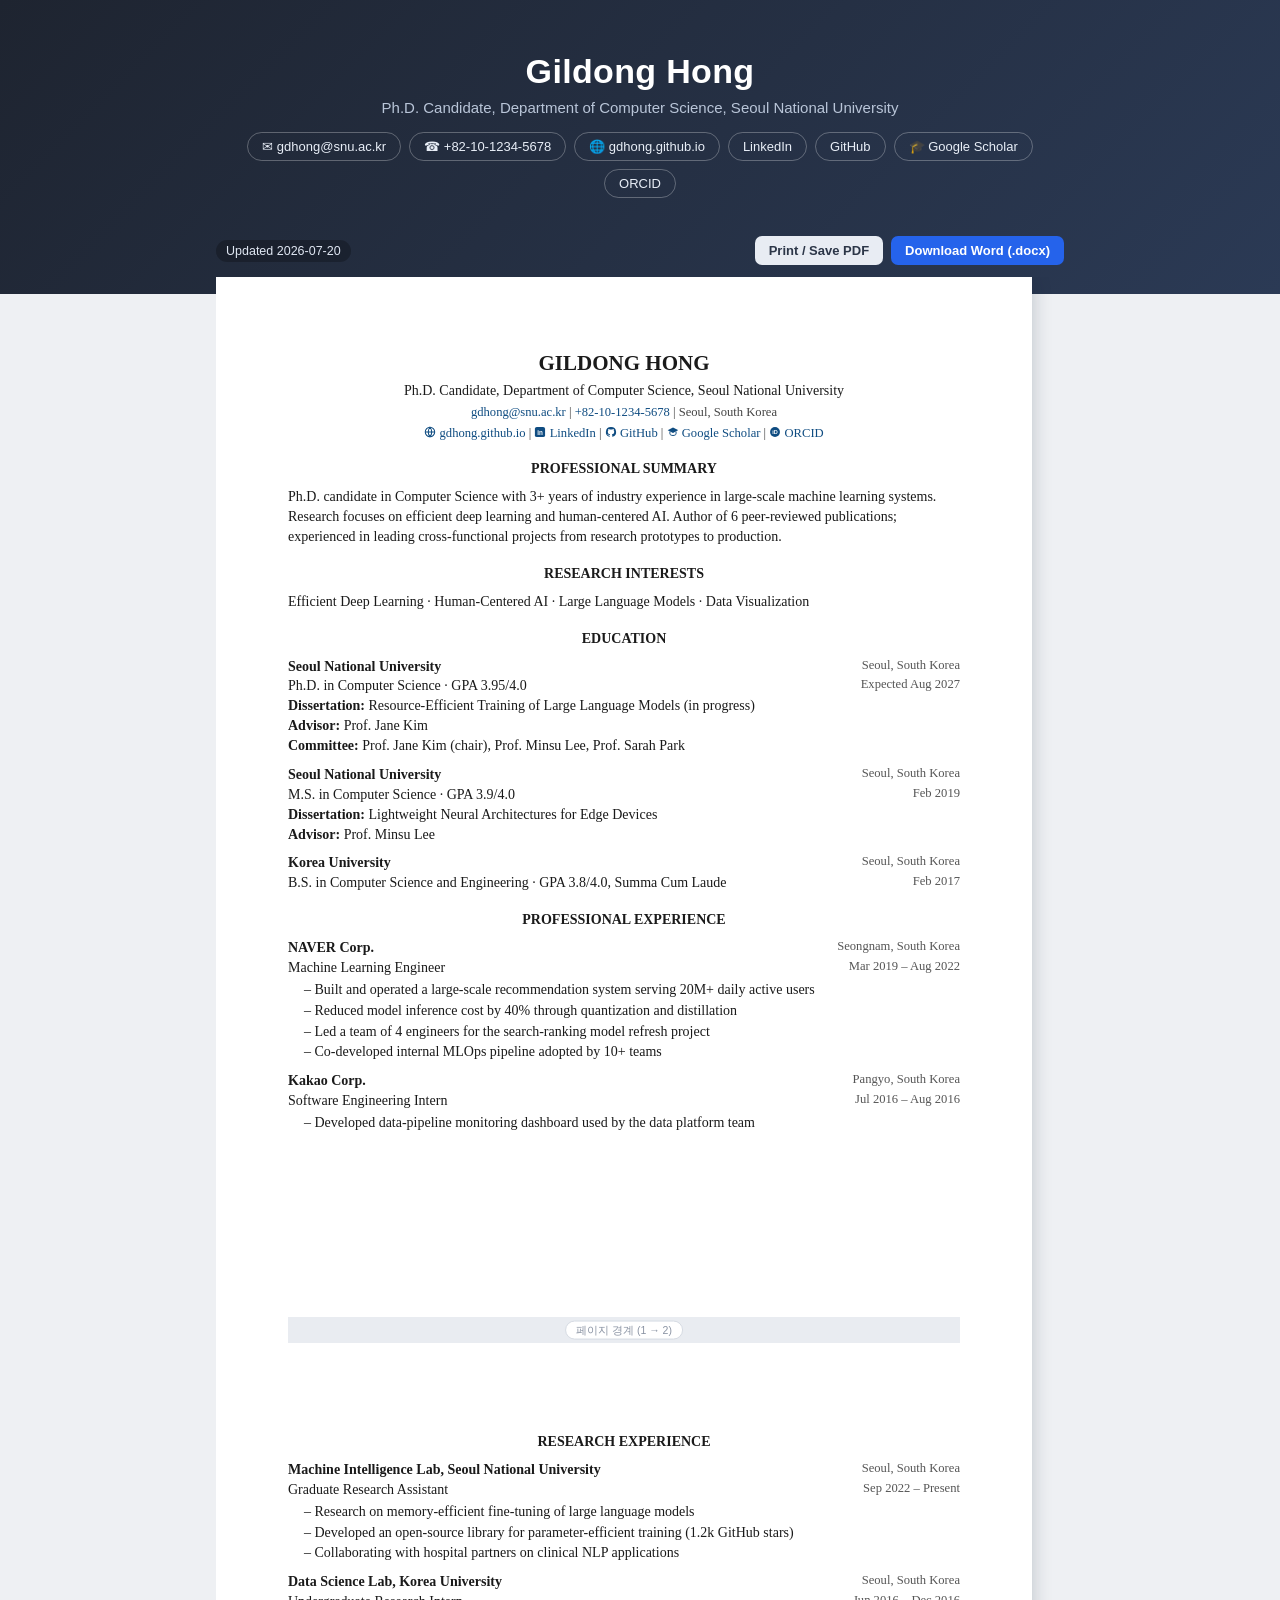
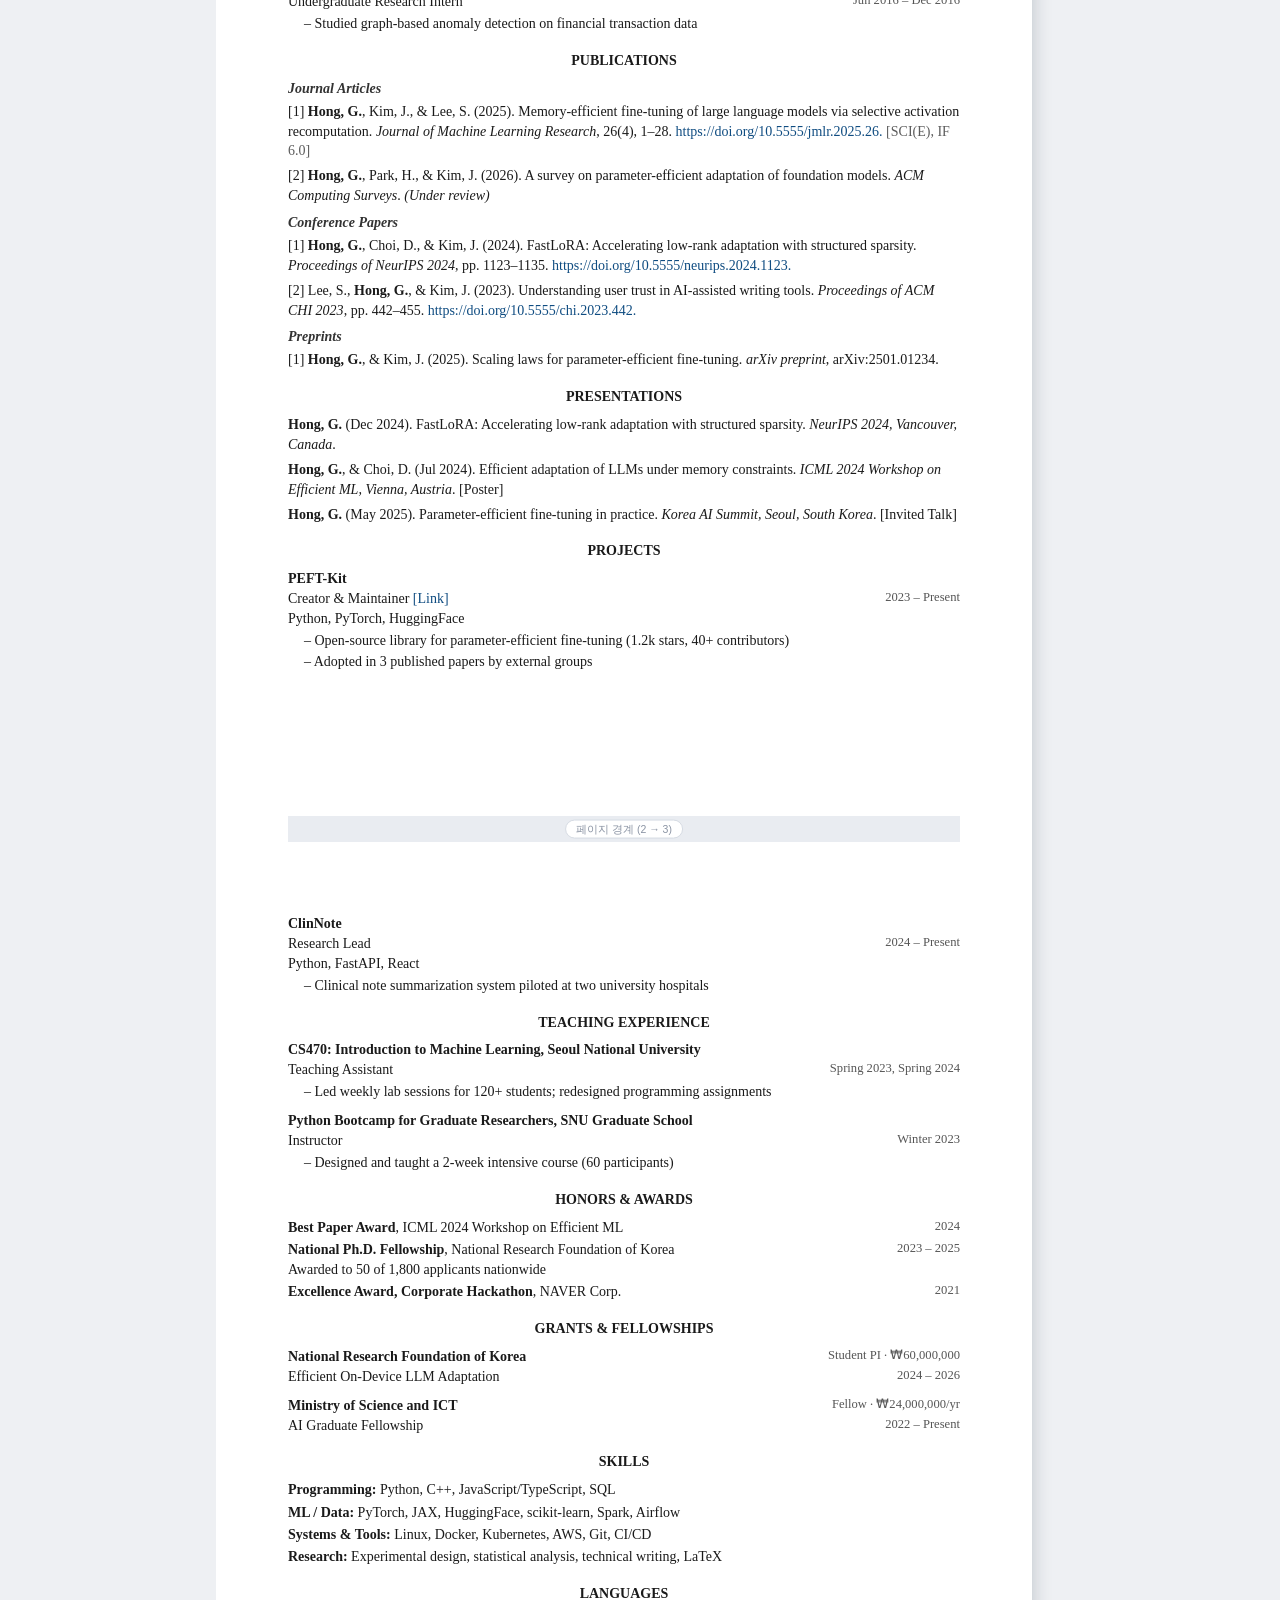
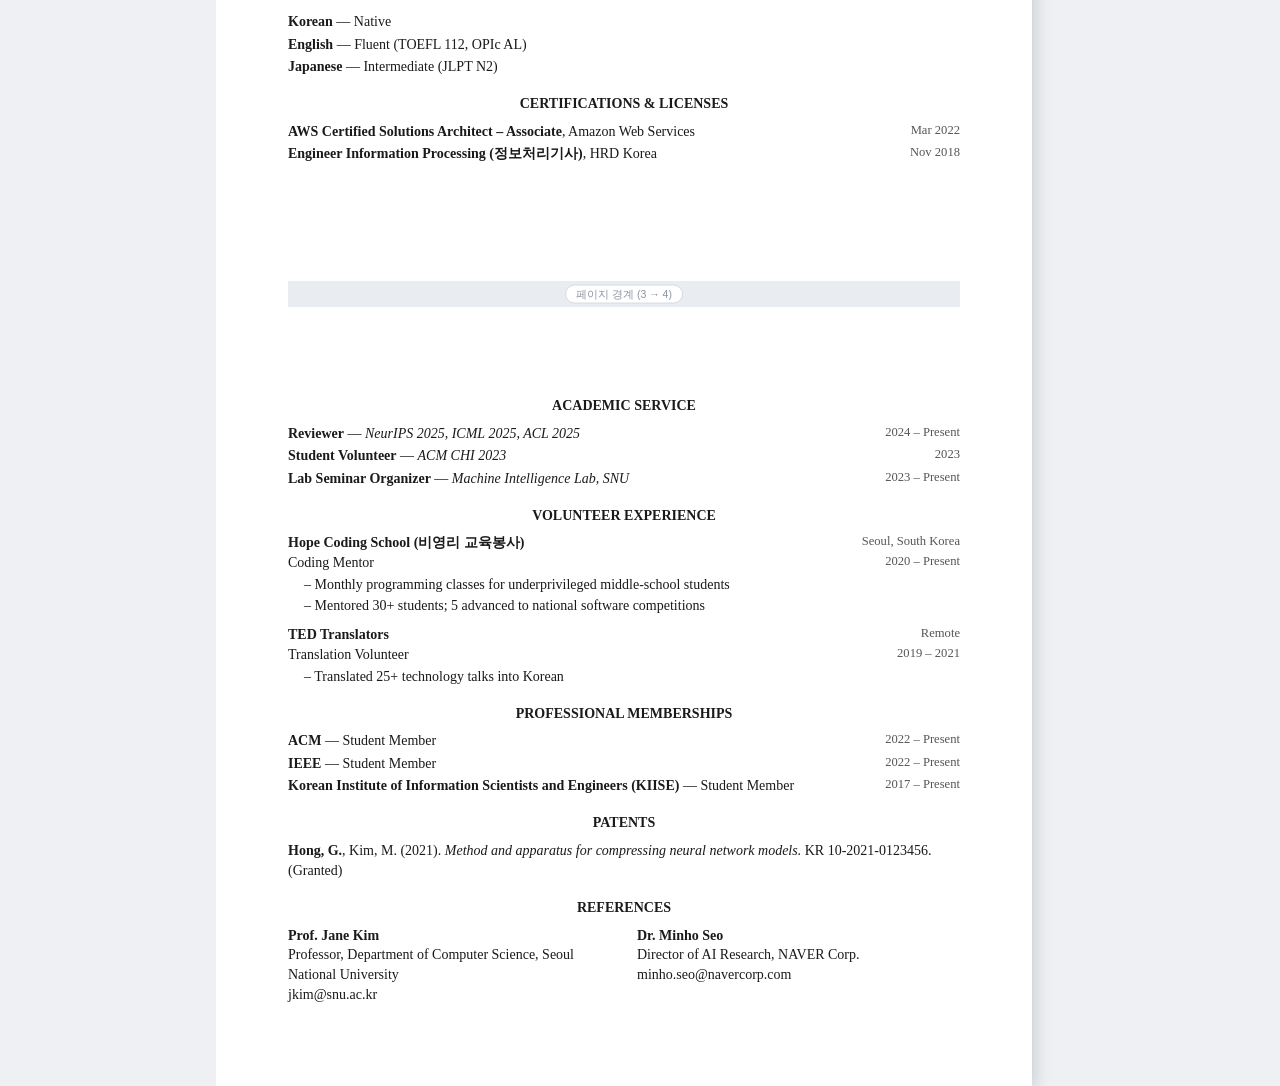
==== index.html @ b4d77939 "Share pagination with the public page; Ctrl+wheel zoom in the editor The editor preview paginated (p" ====
<!DOCTYPE html>
<html lang="en">
<head>
  <meta charset="utf-8">
  <meta name="viewport" content="width=device-width, initial-scale=1">
  <meta name="robots" content="noindex, nofollow">
  <title>Curriculum Vitae</title>
  <link rel="stylesheet" href="styles.css?v=23">
  <link rel="icon" href="data:image/svg+xml,&lt;svg xmlns='http://www.w3.org/2000/svg' viewBox='0 0 100 100'&gt;&lt;text y='.9em' font-size='90'&gt;📄&lt;/text&gt;&lt;/svg&gt;">
</head>
<body class="viewer">
  <div id="viewer-empty" class="hidden">
    <div class="ve-box">
      <div style="font-size:34px">📄</div>
      <h2>Curriculum Vitae</h2>
      <p>This page is being updated. Please check back soon.</p>
    </div>
  </div>

  <div id="viewer-main" class="hidden">
    <header class="hero">
      <div class="hero-inner">
        <img id="hero-photo" class="hidden" alt="">
        <h1 id="hero-name"></h1>
        <p id="hero-title"></p>
        <div id="hero-chips"></div>
      </div>
    </header>
    <div class="viewer-wrap">
      <div class="viewer-toolbar">
        <span id="pub-date" class="vt-date"></span>
        <span style="flex:1"></span>
        <button class="action-btn" id="btn-v-print" title="Print or save as PDF">Print / Save PDF</button>
        <button class="action-btn primary" id="btn-v-docx">Download Word (.docx)</button>
      </div>
      <div id="v-page-wrap">
        <div id="cv-page" class="page"></div>
      </div>
    </div>
  </div>

  <script src="cv-model.js?v=23"></script>
  <script src="cv-render.js?v=23"></script>
  <script src="viewer.js?v=23"></script>
</body>
</html>
---- styles.css ----
/* =========================================================================
 * CV Builder — UI 스타일 + CV 템플릿 5종 + 인쇄용 스타일
 * ========================================================================= */
* { box-sizing: border-box; }
.hidden { display: none !important; }
html, body { height: 100%; }
body {
  margin: 0;
  font-family: "Segoe UI", "Malgun Gothic", Apple SD Gothic Neo, sans-serif;
  font-size: 13px; color: #23272f; background: #eef0f3;
}
button { font-family: inherit; cursor: pointer; }
input, select, textarea { font-family: inherit; font-size: 13px; color: #23272f; }

/* ---------- 상단 바 ---------- */
#topbar {
  display: flex; align-items: center; gap: 8px; flex-wrap: wrap;
  padding: 8px 14px; background: #1e2430; color: #fff;
}
#topbar .logo { font-weight: 700; font-size: 15px; margin-right: 6px; white-space: nowrap; }
#topbar .logo span { color: #7fb2ff; }
#topbar select {
  background: #2b3342; color: #fff; border: 1px solid #3d4759;
  border-radius: 6px; padding: 5px 8px; min-width: 160px; max-width: 240px;
}
.tb-btn {
  background: #2b3342; color: #dfe5ee; border: 1px solid #3d4759;
  border-radius: 6px; padding: 5px 10px; font-size: 12px; white-space: nowrap;
}
.tb-btn:hover { background: #38445a; }
.tb-btn.danger:hover { background: #6b2b33; border-color: #8d3a44; }
#save-status { margin-left: auto; font-size: 12px; color: #93a3bc; white-space: nowrap; }

/* ---------- 레이아웃 ---------- */
#main { display: flex; height: calc(100vh - 46px); }
#editor-pane {
  flex: 0 0 500px; max-width: 55vw; overflow-y: auto; padding: 12px;
  background: #f5f6f8; border-right: 1px solid #d8dce3;
}
#preview-pane { flex: 1; display: flex; flex-direction: column; min-width: 0; position: relative; }
/* Ctrl+휠 확대/축소 배율 표시 (클릭하면 창 맞춤) */
#zoom-badge {
  position: absolute; right: 16px; bottom: 14px; z-index: 5;
  border: 1px solid #d6dbe3; background: rgba(255,255,255,.96); color: #2c3648;
  border-radius: 999px; padding: 4px 12px; font-size: 12px;
  box-shadow: 0 2px 8px rgba(20,30,50,.16);
  opacity: 0; pointer-events: none; transition: opacity .18s;
}
#zoom-badge.show { opacity: 1; pointer-events: auto; }
@media print { #zoom-badge { display: none !important; } }

/* ---------- 에디터 카드 ---------- */
.card {
  background: #fff; border: 1px solid #dde1e8; border-radius: 10px;
  margin-bottom: 10px; overflow: hidden;
}
.card.off { opacity: .55; }
.card-head {
  display: flex; align-items: center; gap: 7px; padding: 8px 10px;
  background: #fafbfc; border-bottom: 1px solid #eef0f4; cursor: pointer;
}
.card.collapsed .card-head { border-bottom: none; }
.chev { width: 18px; text-align: center; color: #8a93a3; font-size: 11px; flex: none; }
.card-head .sec-title {
  flex: 1 1 auto; min-width: 60px; border: 1px solid transparent; border-radius: 5px;
  padding: 3px 6px; font-weight: 600; font-size: 13px; background: transparent;
}
.card-head .sec-title:hover, .card-head .sec-title:focus { border-color: #c9d0da; background: #fff; outline: none; }
.ko-label { font-size: 11px; color: #98a1b0; white-space: nowrap; flex: none; }
.badge {
  flex: none; background: #e8ecf3; color: #5a6577;
  border-radius: 10px; font-size: 11px; padding: 1px 7px; min-width: 20px; text-align: center;
}
.mini-btn {
  flex: none; border: 1px solid #d6dbe3; background: #fff; color: #5a6577;
  border-radius: 5px; width: 22px; height: 22px; font-size: 11px; line-height: 1; padding: 0;
}
.mini-btn:hover { background: #eef2f8; }
.mini-btn.del:hover { background: #fdecec; border-color: #e7b1b1; color: #b3392f; }

/* 토글 스위치 */
.switch { position: relative; width: 32px; height: 18px; flex: none; }
.switch input { display: none; }
.switch .knob {
  position: absolute; inset: 0; background: #c6ccd6; border-radius: 10px; transition: .15s;
}
.switch .knob::after {
  content: ""; position: absolute; top: 2px; left: 2px; width: 14px; height: 14px;
  background: #fff; border-radius: 50%; transition: .15s;
}
.switch input:checked + .knob { background: #3b82f6; }
.switch input:checked + .knob::after { left: 16px; }

.card-body { padding: 10px; }
.card.collapsed .card-body { display: none; }

.entry-box {
  border: 1px solid #e4e8ee; border-radius: 8px; padding: 8px; margin-bottom: 8px;
  background: #fcfdfe; position: relative;
}
/* 새로 추가한 항목: 잠깐 하이라이트 (추가됐음을 즉시 인지) */
.entry-box.entry-new { border-color: #7fadf5; animation: entryFlash 1.6s ease-out; }
@keyframes entryFlash {
  0%   { box-shadow: 0 0 0 3px rgba(59,130,246,.0);  background: #eaf3ff; }
  12%  { box-shadow: 0 0 0 3px rgba(59,130,246,.35); background: #eaf3ff; }
  100% { box-shadow: 0 0 0 3px rgba(59,130,246,0);   background: #fcfdfe; }
}
.entry-tools { display: flex; align-items: center; gap: 4px; justify-content: flex-end; margin-bottom: 4px; }
/* 항목별 "채운 칸 수" 표시 (섹션 배지의 항목 단위 버전) */
.entry-fill {
  margin-right: auto; font-size: 10.5px; color: #7c8596;
  background: #eef1f6; border-radius: 999px; padding: 1px 8px; white-space: nowrap;
}
.fgrid { display: grid; grid-template-columns: 1fr 1fr; gap: 6px 8px; }
.fitem.full { grid-column: 1 / -1; }
.fitem label { display: block; font-size: 11px; color: #7c8596; margin: 0 0 2px 1px; }
.fitem input, .fitem select, .fitem textarea {
  width: 100%; border: 1px solid #d6dbe3; border-radius: 6px; padding: 6px 8px; background: #fff;
}
.fitem textarea { min-height: 60px; resize: vertical; }
/* 값이 채워진 칸은 옅게 강조 → 회색 placeholder(예시)와 실제 입력값을 시각적으로 구분 */
.fitem input:not(:placeholder-shown),
.fitem textarea:not(:placeholder-shown) { border-color: #b7c9e6; background: #fbfdff; }
.fitem input:focus, .fitem select:focus, .fitem textarea:focus {
  outline: none; border-color: #7fadf5; box-shadow: 0 0 0 2px rgba(59,130,246,.15);
}
.add-entry {
  width: 100%; border: 1px dashed #b9c2cf; background: #fff; color: #5a6577;
  border-radius: 7px; padding: 6px; font-size: 12px;
}
.add-entry:hover { background: #f0f4fa; border-color: #7fadf5; }
#add-custom {
  width: 100%; border: 1px dashed #9fb4d8; background: #f4f8ff; color: #2d5faa;
  border-radius: 10px; padding: 10px; font-size: 13px; margin: 2px 0 30px;
}
#add-custom:hover { background: #e8f0ff; }
.editor-note { font-size: 11.5px; color: #8a93a3; margin: 2px 2px 10px; }

/* ---------- 미리보기 영역 ---------- */
.preview-head {
  display: flex; align-items: center; gap: 8px; flex-wrap: wrap;
  padding: 8px 14px; background: #fff; border-bottom: 1px solid #d8dce3;
}
.preview-head label { font-size: 12px; color: #5a6577; white-space: nowrap; }
.preview-head select, .preview-head input[type="text"] {
  border: 1px solid #d6dbe3; border-radius: 6px; padding: 5px 8px; background: #fff;
}
.preview-head input[type="color"] {
  width: 30px; height: 28px; padding: 1px; border: 1px solid #d6dbe3; border-radius: 6px; background: #fff;
}
.preview-head input[type="text"] { width: 150px; }
#swatches { display: inline-flex; gap: 4px; align-items: center; }
.swatch {
  width: 16px; height: 16px; border-radius: 50%; border: 1px solid rgba(0,0,0,.25);
  padding: 0; cursor: pointer;
}
.swatch:hover { transform: scale(1.2); }
.ph-spacer { flex: 1; }
.action-btn {
  border: none; border-radius: 7px; padding: 7px 14px; font-size: 13px; font-weight: 600;
  background: #e8ecf3; color: #2c3648;
}
.action-btn:hover { background: #dde3ee; }
.action-btn.primary { background: #2563eb; color: #fff; }
.action-btn.primary:hover { background: #1d53c8; }

#preview-scroll { flex: 1; overflow: auto; padding: 22px; }
#page-wrap { margin: 0 auto; }
.page {
  width: 794px; min-height: 1123px; background: #fff; margin: 0 auto;
  box-shadow: 0 2px 14px rgba(20,30,50,.18); padding: 64px 60px;
  transform-origin: top left;
}

/* ================= CV 공통 ================= */
.page { color: #1a1a1a; line-height: 1.42; }
.page.paper-a4     { width: 794px; min-height: 1123px; }
.page.paper-letter { width: 816px; min-height: 1056px; }
.cv-head { display: flex; flex-wrap: wrap; align-items: center; gap: 4px 20px; }
.cv-head-text { flex: 1 1 auto; min-width: 0; }
.cv-headrule { border: none; margin: 10px 0 0; flex-basis: 100%; }
.cv-name { font-weight: 700; margin: 0; }
.cv-title { margin: 2px 0 0; color: #333; }
.cv-contact { color: #444; margin: 3px 0 0; }
/* CV 본문 하이퍼링크(항목 끝의 [Link], DOI 등) — 링크임을 알 수 있게 강조색으로 */
.page a { color: var(--link, #0f4c81); text-decoration: none; }
.page a:hover { text-decoration: underline; }
/* 연락처 하이퍼링크: 링크임을 알 수 있게 강조색(검정 계열 템플릿은 링크용 파랑)으로 표시 */
.cv-contact a, .cv-head-contact a {
  color: var(--link, #0f4c81); text-decoration: none;
  white-space: nowrap; /* 아이콘과 라벨이 줄바꿈으로 갈라지지 않게 */
}
.cv-contact a:hover, .cv-head-contact a:hover { text-decoration: underline; }
/* 연락처 아이콘 — 글자 크기·색을 따라감 */
.cv-contact svg.ci, .cv-head-contact svg.ci {
  width: .95em; height: .95em; vertical-align: -.145em; margin-right: .26em;
  -webkit-print-color-adjust: exact; print-color-adjust: exact;
}
.cv-contact .cv-ci, .cv-head-contact .cv-ci { white-space: nowrap; }
/* 링크가 아닌 항목(주소 등)의 아이콘은 본문 색보다 살짝 흐리게 */
.cv-contact .cv-ci svg.ci, .cv-head-contact .cv-ci svg.ci { opacity: .75; }
.cv-photo { width: 96px; height: auto; flex: none; order: 2; }
.cv-photo.round { width: 104px; height: 104px; object-fit: cover; border-radius: 50%; }
.cv-photo.framed { border: 2px solid var(--accent); } /* moderncv 공식 액자형 */
.cv-sec h2 { margin: 0; }
.cv-sub { font-weight: 600; font-style: italic; color: #333; margin: 7px 0 3px; }
.entry { margin-bottom: 9px; }
.entry.tight { margin-bottom: 2.5px; }
.entry:last-child { margin-bottom: 0; }
.line { display: flex; justify-content: space-between; gap: 14px; }
.line .right { color: #555; white-space: nowrap; flex: none; }
.entry ul { margin: 2px 0 0; padding-left: 20px; }
.entry ul li { margin: 1px 0; }
.cite { padding-left: 22px; text-indent: -22px; margin-bottom: 5px; }
.cite.nohang { padding-left: 0; text-indent: 0; }
.cite:last-child { margin-bottom: 0; }

/* 런 스타일 (뷰모델 run 플래그) */
.r-sc { font-variant: small-caps; letter-spacing: .02em; }
.r-accent { color: var(--accent); }
.r-muted { color: #5d5d5d; }
.r-light { color: #999; }
.r-small { font-size: .88em; }
.r-big { font-size: 1.1em; }

/* 왼쪽 날짜/힌트 열 (ModernCV 계열) */
.entry.ld { display: grid; grid-template-columns: 17.5% 1fr; column-gap: 2.5%; }
.entry.ld .dcol { text-align: right; font-size: .9em; padding-top: .12em; }
.entry.ld .econtent .line { justify-content: flex-start; }

/* 사이드바 (AltaCV/Stockholm/Cascade 계열) */
.cols { display: grid; grid-template-columns: 1fr 36.5%; column-gap: 42px; align-items: start; }
.cols.side-left { grid-template-columns: 34% 1fr; }
.col-side .cv-sec h2 { font-size: 1.02em; }

/* Stockholm 스킬/언어 언더라인 바 */
.bar-row { display: flex; flex-wrap: wrap; align-items: baseline; gap: 2px 8px; margin: 4px 0 7px; }
.bar-row .bar-label { font-weight: 700; flex: 1 1 100%; }
.bar-row .bar { flex: 1 1 100%; height: 3px; background: #E4E9EF; border-radius: 2px; overflow: hidden; }
.bar-row .bar-fill { display: block; height: 100%; background: var(--accent); }
.bar-row .bar-note { font-size: .8em; color: #888; }

/* 왼쪽 라벨 열 (Europass 계열) */
.cv-sec.ll { display: grid; grid-template-columns: 150px 1fr; column-gap: 18px; }
.cv-sec.ll .sec-label h2 { font-size: 1.05em; }

/* 추천인 2단 (Harvard) */
.cv-sec.refs-2col { display: grid; grid-template-columns: 1fr 1fr; column-gap: 26px; }
.cv-sec.refs-2col h2 { grid-column: 1 / -1; }

/* 사이드바 위젯: 태그 필 / 언어 도트 (AltaCV) */
.tag-label { font-weight: 700; margin: 2px 0 3px; }
.tags { display: flex; flex-wrap: wrap; gap: 4px; margin-bottom: 7px; }
.tag {
  border: 1px solid #D1D1D1; border-radius: 5px; padding: 1px 8px;
  font-size: .86em; color: #444; white-space: nowrap;
}
.lang-dot-row { display: flex; justify-content: space-between; align-items: center; margin: 2px 0; }
.lang-dot-row .ld-label { font-weight: 700; }
.dots { display: inline-flex; gap: 3px; }
.dot { width: 9px; height: 9px; border-radius: 50%; background: #D1D1D1; }
.dot.on { background: var(--accent); }
.ld-note { font-size: .82em; color: #5d5d5d; margin: -1px 0 3px; }

/* 글자 크기 프리셋 */
.page.size-small  { font-size: 12.6px; }
.page.size-medium { font-size: 14px; }
.page.size-large  { font-size: 14.7px; }
.page .cv-name    { font-size: 2.05em; }
.page .cv-title   { font-size: 1.08em; }
.page .cv-contact { font-size: 0.9em; }
.page .cv-sec h2  { font-size: 1.1em; }
.page .line .right{ font-size: 0.9em; }

/* ============ Harvard Academic (GSAS 가이드 실측) ============ */
/* Times 11pt, 이름 16pt 굵은 대문자 중앙, 섹션 = 본문 크기 굵은 대문자 중앙, 선·색 없음 */
.page.tpl-harvard { font-family: "Times New Roman", Times, serif; padding: 72px; }
.tpl-harvard .cv-head-text { width: 100%; text-align: center; }
.tpl-harvard .cv-name { font-size: 1.5em; text-transform: uppercase; }
.tpl-harvard .cv-title { font-size: 1em; color: #1a1a1a; }
.tpl-harvard .cv-headrule { display: none; }
.tpl-harvard .cv-sec { margin-top: 17px; }
.tpl-harvard .cv-sec h2 {
  font-size: 1em; font-weight: 700; text-transform: uppercase;
  text-align: center; margin-bottom: 8px;
}
.tpl-harvard .entry ul { list-style: none; padding-left: 16px; }
.tpl-harvard .entry ul li::before { content: "–  "; }
.tpl-harvard .cite { padding-left: 0; text-indent: 0; }

/* ============ ModernCV classic (v2.6.1 소스 검증) ============ */
/* 이름 투톤(#B9B9B9/#737373) 일반 굵기, 연락처 오른쪽 상단, 파란 섹션 바+힌트 열 */
.page.tpl-moderncv { font-family: "Segoe UI", Calibri, "Helvetica Neue", sans-serif; padding: 57px; }
.tpl-moderncv .cv-head.head-split { align-items: flex-end; }
.tpl-moderncv .cv-name { font-weight: 400; font-size: 2.55em; line-height: 1.05; }
.tpl-moderncv .cv-name .nm-first { color: #B9B9B9; }
.tpl-moderncv .cv-name .nm-last { color: #737373; }
.tpl-moderncv .cv-title { font-style: italic; color: #737373; }
.tpl-moderncv .cv-head-contact {
  order: 2; text-align: right; font-size: .82em; font-style: italic;
  color: #737373; line-height: 1.5; flex: none;
}
.tpl-moderncv .cv-photo { order: 3; width: 96px; }
.tpl-moderncv .cv-headrule { display: none; margin: 4px 0 0; }
.tpl-moderncv .cv-sec { margin-top: 15px; }
.tpl-moderncv .cv-sec h2 {
  display: grid; grid-template-columns: 17.5% 1fr; column-gap: 2.5%;
  align-items: center; font-weight: 400; font-size: 1.3em; color: var(--accent);
  margin-bottom: 7px;
}
.tpl-moderncv .cv-sec h2::before { content: ""; height: .58em; background: var(--accent); }
.tpl-moderncv .cv-sec.ll h2, .tpl-moderncv .col-side h2 { display: block; }
.tpl-moderncv .cv-sub { margin-left: 20%; color: var(--accent); font-style: normal; }
.tpl-moderncv .entry.ld .dcol { color: #1a1a1a; }
.tpl-moderncv .entry { margin-bottom: 6px; }
/* 힌트 열이 없는 블록(요약 등)도 본문 열에 정렬 */
.tpl-moderncv .cv-sec .entry:not(.ld), .tpl-moderncv .cv-sec .cite:not(.ld .cite) { margin-left: 20%; }
.tpl-moderncv .entry.ld { margin-left: 0; }

/* ============ Awesome-CV (posquit0, 28k★) ============ */
/* 가는 이름+굵은 성, 스몰캡스 직함(강조색), 섹션 첫 3글자 강조색 + 회색 선 */
.page.tpl-awesome { font-family: "Segoe UI", Calibri, Roboto, sans-serif; padding: 43px 57px 57px; }
.tpl-awesome .cv-head-text { width: 100%; text-align: center; }
.tpl-awesome .cv-name { font-size: 2.9em; font-weight: 300; line-height: 1.1; }
.tpl-awesome .cv-name .nm-first { color: #5D5D5D; font-weight: 300; }
.tpl-awesome .cv-name .nm-last { color: #333; font-weight: 700; }
.tpl-awesome .cv-title {
  font-variant: small-caps; color: var(--accent); font-size: .92em; letter-spacing: .06em;
}
.tpl-awesome .cv-contact { font-size: .8em; color: #5D5D5D; }
.tpl-awesome .cv-photo { order: 0; width: 92px; }
.tpl-awesome .cv-headrule { display: none; }
.tpl-awesome .cv-sec { margin-top: 13px; }
.tpl-awesome .cv-sec h2 {
  display: flex; align-items: baseline; font-size: 1.32em; font-weight: 700;
  color: #333; margin-bottom: 5px;
}
.tpl-awesome .cv-sec h2 .h-acc { color: var(--accent); }
.tpl-awesome .cv-sec h2 .hfill {
  flex: 1; border-bottom: 1.4px solid #5D5D5D; margin-left: 9px;
  transform: translateY(-.32em);
}
.tpl-awesome .line .right { color: #5D5D5D; font-style: italic; }
.tpl-awesome .entry { margin-bottom: 7px; }

/* ============ AltaCV v1.7.4 (Marissa Mayer 스타일) ============ */
/* 원형 사진 오른쪽, 본문 60% + 사이드 40%, 대문자 섹션 + 금색 밑줄, 점선 구분선 */
.page.tpl-altacv { font-family: "Segoe UI", Calibri, Lato, sans-serif; padding: 57px 47px; }
.tpl-altacv .cv-name { font-size: 2em; text-transform: uppercase; letter-spacing: .01em; }
.tpl-altacv .cv-title { font-weight: 700; color: var(--accent); }
.tpl-altacv .cv-contact { font-size: .84em; color: #444; }
.tpl-altacv .cv-headrule { display: none; }
.tpl-altacv .cols { margin-top: 6px; }
.tpl-altacv .cv-sec { margin-top: 14px; }
.tpl-altacv .cv-sec h2 {
  font-size: 1.28em; font-weight: 700; text-transform: uppercase;
  color: var(--accent); border-bottom: 2.5px solid #E7D192; padding-bottom: 1px;
  margin-bottom: 7px;
}
.tpl-altacv .col-side .cv-sec h2 { font-size: 1.05em; }
.tpl-altacv .col-main .entry:not(:last-child) {
  border-bottom: 1px dashed #D1D1D1; padding-bottom: 8px;
}
.tpl-altacv .entry { color: #555; }
.tpl-altacv .entry .line:first-child { color: #2E2E2E; }

/* ============ Europass 2020+ Formal (공식 스타일 실측) ============ */
.page.tpl-europass { font-family: "Segoe UI", Arial, sans-serif; padding: 46px 57px 57px; }
.tpl-europass .cv-head {
  background: #F5F5F5; margin: -46px -57px 0; padding: 34px 57px 18px;
  -webkit-print-color-adjust: exact; print-color-adjust: exact;
}
.tpl-europass .cv-name { color: #565656; font-size: 1.55em; font-weight: 800; }
.tpl-europass .cv-title { font-size: .98em; color: #565656; }
.tpl-europass .cv-contact { font-size: .85em; color: #565656; }
.tpl-europass .cv-photo { order: 0; }
.tpl-europass .cv-photo.round { width: 86px; height: 86px; border: 2px solid #C6C6C6; }
.tpl-europass .cv-headrule { border-top: 2px solid #979797; margin-top: 8px; }
.tpl-europass .cv-sec { margin-top: 16px; }
.tpl-europass .cv-sec h2 {
  font-size: 1em; font-weight: 800; text-transform: uppercase; color: #444;
  border-bottom: 1px solid #979797; padding-bottom: 3px; margin-bottom: 9px;
  display: flex; align-items: center; gap: 7px;
}
.tpl-europass .cv-sec h2::before {
  content: ""; width: 8px; height: 8px; border-radius: 50%; background: var(--accent); flex: none;
}
.tpl-europass .cv-sec .entry:not(.tight)::after {
  content: ""; display: block; width: 50%; border-bottom: 1px solid #ddd; margin-top: 5px;
}
.tpl-europass .cv-sec .entry:not(.tight):last-child::after { display: none; }

/* ============ Canva Style (파스텔 사이드바) ============ */
.page.tpl-canva { font-family: "Segoe UI", Calibri, sans-serif; padding: 50px 53px; }
.tpl-canva .cv-name {
  font-size: 1.9em; font-weight: 600; text-transform: uppercase; letter-spacing: .13em; color: #2B2F33;
}
.tpl-canva .cv-title { color: #5A6470; font-size: .98em; letter-spacing: .03em; }
.tpl-canva .cv-contact { font-size: .84em; color: #5A6470; }
.tpl-canva .cv-photo.round { width: 96px; height: 96px; }
.tpl-canva .cv-headrule { border-top: 1px solid #C9CED6; margin-top: 10px; }
.tpl-canva .cols { grid-template-columns: 1fr 33%; column-gap: 30px; }
.tpl-canva .col-side {
  background: #F0F2F5; padding: 16px 16px 18px; border-radius: 6px;
  -webkit-print-color-adjust: exact; print-color-adjust: exact;
}
.tpl-canva .cv-sec { margin-top: 15px; }
.tpl-canva .col-side .cv-sec:first-child { margin-top: 0; }
.tpl-canva .cv-sec h2 {
  font-size: .92em; font-weight: 700; text-transform: uppercase; letter-spacing: .1em;
  color: #37474F; border-bottom: 1px solid #C9CED6; padding-bottom: 3px; margin-bottom: 7px;
}
.tpl-canva .line .right { color: #8A9199; }
.tpl-canva .entry { margin-bottom: 9px; }

/* ============ Banking / Consulting (월가 표준) ============ */
.page.tpl-banking { font-family: "Times New Roman", Times, serif; padding: 66px 72px; line-height: 1.28; }
.tpl-banking .cv-head-text { width: 100%; text-align: center; }
.tpl-banking .cv-name { font-size: 1.45em; text-transform: uppercase; letter-spacing: .02em; }
.tpl-banking .cv-title { font-size: 1em; }
.tpl-banking .cv-headrule { border-top: 1.2px solid #000; margin-top: 5px; }
.tpl-banking .cv-sec { margin-top: 10px; }
.tpl-banking .cv-sec h2 {
  font-size: 1.02em; font-weight: 700; text-transform: uppercase;
  border-bottom: 1px solid #000; padding-bottom: 1px; margin-bottom: 4px;
}
.tpl-banking .entry { margin-bottom: 5px; }
.tpl-banking .entry.tight { margin-bottom: 1px; }
.tpl-banking .entry ul { margin-top: 1px; }

/* ============ Jake's Resume (jakegut/resume 실측) ============ */
.page.tpl-jake { font-family: Cambria, Georgia, "Times New Roman", serif; padding: 48px; line-height: 1.32; }
.tpl-jake .cv-head-text { width: 100%; text-align: center; }
.tpl-jake .cv-name { font-size: 2.2em; font-variant: small-caps; }
.tpl-jake .cv-contact { font-size: .92em; }
.tpl-jake .cv-headrule { display: none; }
.tpl-jake .cv-sec { margin-top: 12px; }
.tpl-jake .cv-sec h2 {
  font-variant: small-caps; font-weight: 400; font-size: 1.2em;
  border-bottom: 1px solid #000; padding-bottom: 2px; margin-bottom: 6px;
}
.tpl-jake .entry { margin-bottom: 6px; }
.tpl-jake .entry ul { margin-top: 1px; }
.tpl-jake .entry ul li { margin: 0; }

/* ============ Stockholm (Resume.io 실측: 2단 화이트, 차콜+파랑) ============ */
.page.tpl-stockholm { font-family: "Segoe UI", Calibri, Arial, sans-serif; }
.tpl-stockholm .cv-name { color: #2B2E33; font-size: 2.2em; font-weight: 700; }
.tpl-stockholm .cv-title { font-size: .98em; color: var(--accent); font-weight: 600; }
.tpl-stockholm .cv-contact { font-size: .85em; color: #666; }
.tpl-stockholm .cv-photo { width: 62px; height: 62px; object-fit: cover; border-radius: 8px; order: 0; }
.tpl-stockholm .cv-headrule { display: none; }
.tpl-stockholm .cols { grid-template-columns: 1fr 31%; column-gap: 36px; }
.tpl-stockholm .cv-sec { margin-top: 16px; }
.tpl-stockholm .cv-sec h2 { font-size: 1.05em; font-weight: 700; color: #2B2E33; margin-bottom: 6px; }
.tpl-stockholm .line .right { color: #999; }
.tpl-stockholm .entry { margin-bottom: 10px; }
.tpl-stockholm .col-side .cv-sec h2 { font-size: .98em; }

/* ============ Cascade (Zety: 네이비 사이드바) ============ */
.page.tpl-cascade { font-family: "Segoe UI", Calibri, sans-serif; padding: 0; }
.tpl-cascade .cols { column-gap: 0; align-items: stretch; min-height: 1123px; }
.tpl-cascade .cols.side-left { grid-template-columns: 34% 1fr; }
.tpl-cascade .col-side {
  background: var(--accent); color: #fff; padding: 42px 24px;
  -webkit-print-color-adjust: exact; print-color-adjust: exact;
}
.tpl-cascade .col-main { padding: 42px 40px 42px 34px; }
.tpl-cascade .col-side .cv-head { margin-bottom: 10px; }
.tpl-cascade .col-side .cv-head-text { width: 100%; }
.tpl-cascade .cv-name { color: #fff; font-size: 1.75em; line-height: 1.15; }
.tpl-cascade .cv-title { color: rgba(255,255,255,.85); font-size: .95em; }
.tpl-cascade .cv-contact { color: rgba(255,255,255,.85); font-size: .82em; }
.tpl-cascade .cv-photo { width: 92px; height: 92px; object-fit: cover; border-radius: 6px; order: 0; }
.tpl-cascade .cv-headrule { display: none; }
.tpl-cascade .col-side .cv-sec { margin: 14px -24px 0; padding: 0 24px; }
.tpl-cascade .col-side .cv-sec h2 {
  background: rgba(0,0,0,.25); color: #fff; font-size: .98em; font-weight: 700;
  margin: 0 -24px 7px; padding: 4px 24px;
  -webkit-print-color-adjust: exact; print-color-adjust: exact;
}
.tpl-cascade .col-side b { color: #fff; }
.tpl-cascade .col-side .line .right { color: rgba(255,255,255,.75); }
.tpl-cascade .col-main .cv-sec { margin-top: 14px; }
.tpl-cascade .col-main .cv-sec h2 {
  color: var(--accent); font-size: 1.12em; font-weight: 700;
  border-bottom: 1px solid #ddd; padding-bottom: 2px; margin-bottom: 6px;
}
.tpl-cascade .line .right { color: #777; }
.tpl-cascade .entry { margin-bottom: 8px; }

/* ---------- 빈 미리보기 안내 ---------- */
.empty-hint { text-align: center; color: #9aa3b2; padding-top: 320px; font-size: 15px; }

/* ---------- 줄 간격(밀도) ---------- */
.page.density-compact { line-height: 1.26; }
.page.density-normal  { line-height: 1.42; }
.page.density-relaxed { line-height: 1.58; }
.page.density-compact .entry { margin-bottom: 6px; }
.page.density-relaxed .entry { margin-bottom: 12px; }

/* ---------- 페이지 경계 표시 ---------- */
.page { position: relative; }
.pagebreak-marker {
  position: absolute; left: 0; right: 0; height: 0;
  border-top: 1.5px dashed #c33; opacity: .45; pointer-events: none;
}
.pagebreak-marker span {
  position: absolute; right: 4px; top: -18px; font-size: 10px;
  font-family: "Segoe UI", sans-serif; color: #c33; background: rgba(255,255,255,.8);
  padding: 0 4px; border-radius: 3px;
}
@media print { .pagebreak-marker { display: none !important; } }

/* 페이지 사이 여백(실제 인쇄처럼 위/아래 여백을 시각화) — 인쇄 시 숨김 */
.pg-spacer { position: relative; width: 100%; pointer-events: none; }
.pg-gaplabel {
  position: absolute; left: 50%; transform: translate(-50%, -50%);
  font-family: "Segoe UI", "Malgun Gothic", sans-serif; font-size: 10.5px; color: #8a93a3;
  background: #fff; border: 1px solid #d6dbe3; border-radius: 999px;
  padding: 1px 10px; white-space: nowrap;
}
@media print { .pg-spacer { display: none !important; } }

/* ---------- 사진 업로드 UI ---------- */
.photo-row { display: flex; align-items: center; gap: 10px; margin-bottom: 8px; }
.photo-thumb {
  width: 52px; height: 52px; border-radius: 8px; object-fit: cover;
  border: 1px solid #d6dbe3; background: #f0f2f5;
}
.photo-thumb { cursor: pointer; }
.photo-thumb:hover { border-color: #7fadf5; }
.photo-thumb.empty {
  display: flex; align-items: center; justify-content: center;
  color: #b3bac6; font-size: 20px;
}
.photo-hint { font-size: 11px; color: #8a93a3; flex: 1; }

/* ---------- 템플릿 갤러리 모달 ---------- */
#tpl-modal {
  position: fixed; inset: 0; background: rgba(15,20,30,.55); z-index: 50;
  display: flex; align-items: center; justify-content: center; padding: 24px;
}
#tpl-modal.hidden { display: none; }
.modal-box {
  background: #fff; border-radius: 14px; max-width: 980px; width: 100%;
  max-height: 90vh; overflow-y: auto; padding: 18px 22px 22px;
  box-shadow: 0 12px 40px rgba(10,20,40,.35);
}
.modal-head { display: flex; align-items: center; margin-bottom: 12px; }
.modal-head h3 { margin: 0; font-size: 16px; }
.modal-head .sub { color: #7c8596; font-size: 12px; margin-left: 10px; flex: 1; }
.modal-close {
  border: none; background: #eef1f6; border-radius: 6px; width: 28px; height: 28px;
  font-size: 14px; color: #444;
}
#tpl-grid { display: grid; grid-template-columns: repeat(auto-fill, minmax(215px, 1fr)); gap: 12px; }
.tpl-card {
  border: 2px solid #e2e6ec; border-radius: 10px; padding: 10px; cursor: pointer;
  background: #fff; text-align: left; transition: border-color .12s, transform .12s;
}
.tpl-card:hover { border-color: #7fadf5; transform: translateY(-2px); }
.tpl-card.active { border-color: #2563eb; background: #f4f8ff; }
.tpl-card .t-label { font-weight: 700; font-size: 12.5px; margin: 8px 0 3px; color: #23272f; }
.tpl-card .t-desc { font-size: 11px; color: #7c8596; line-height: 1.45; }
/* 미니 썸네일 (추상 목업) */
.thumb {
  height: 128px; background: #fff; border: 1px solid #e8ebf0; border-radius: 6px;
  padding: 10px 12px; display: flex; gap: 8px; overflow: hidden; position: relative;
}
.thumb .t-col { flex: 1; display: flex; flex-direction: column; gap: 4px; }
.thumb .t-side-col { flex: 0 0 30%; display: flex; flex-direction: column; gap: 4px; }
.thumb .t-side-col.tint { background: #F0F2F5; border-radius: 3px; padding: 4px; }
.thumb .t-side-col.dark { border-radius: 3px; padding: 4px; }
.thumb .tl { height: 4px; border-radius: 2px; background: #d7dce4; }
.thumb .tl.w60 { width: 60%; } .thumb .tl.w80 { width: 80%; } .thumb .tl.w40 { width: 40%; }
.thumb .tl.name { height: 7px; background: #57606c; }
.thumb .tl.acc { background: var(--tc, #1f4e79); }
.thumb .tl.light { background: rgba(255,255,255,.75); }
.thumb .t-row { display: flex; gap: 4px; align-items: center; }
.thumb .t-hint { flex: 0 0 18%; display: flex; flex-direction: column; gap: 4px; align-items: flex-end; }

/* ---------- 공개 CV 페이지 (viewer) ---------- */
body.viewer { background: #eef0f3; min-height: 100vh; }
.hero {
  background: linear-gradient(135deg, #1e2430 0%, #2b3a55 100%);
  color: #fff; padding: 52px 20px 96px; text-align: center;
}
.hero-inner { max-width: 860px; margin: 0 auto; }
#hero-photo {
  width: 92px; height: 92px; border-radius: 50%; object-fit: cover;
  border: 3px solid rgba(255,255,255,.35); margin-bottom: 12px;
}
#hero-name { margin: 0; font-size: 34px; letter-spacing: .01em; }
#hero-title { margin: 8px 0 16px; color: #b9c5d8; font-size: 15px; }
#hero-chips { display: flex; flex-wrap: wrap; gap: 8px; justify-content: center; }
.hero-chip {
  display: inline-flex; align-items: center; gap: 6px;
  border: 1px solid rgba(255,255,255,.28); border-radius: 999px;
  padding: 6px 14px; color: #e8eef7; text-decoration: none; font-size: 13px;
}
.hero-chip:hover { background: rgba(255,255,255,.12); }
.viewer-wrap { max-width: 880px; margin: -58px auto 48px; padding: 0 16px; }
.viewer-toolbar { display: flex; align-items: center; gap: 8px; margin-bottom: 12px; flex-wrap: wrap; }
.viewer-toolbar .action-btn { white-space: nowrap; }
.vt-date {
  color: #dfe6f2; font-size: 12.5px; background: rgba(0,0,0,.25);
  padding: 4px 10px; border-radius: 999px;
}
#v-page-wrap { overflow-x: auto; overflow-y: hidden; -webkit-overflow-scrolling: touch; }
#v-page-wrap .page { margin: 0; box-shadow: 0 3px 18px rgba(20,30,50,.22); }
#viewer-empty { min-height: 100vh; display: flex; align-items: center; justify-content: center; }
.ve-box {
  background: #fff; border-radius: 16px; padding: 44px 52px; text-align: center;
  box-shadow: 0 8px 30px rgba(20,30,50,.12);
}
.ve-box h2 { margin: 10px 0 4px; font-size: 19px; }
.ve-box p { color: #7c8596; margin: 0 0 18px; }
.edit-fab {
  position: fixed; right: 18px; bottom: 18px; width: 40px; height: 40px;
  border-radius: 50%; background: #fff; box-shadow: 0 3px 10px rgba(0,0,0,.18);
  display: flex; align-items: center; justify-content: center;
  color: #8a93a3; text-decoration: none; font-size: 16px; opacity: .55;
}
.edit-fab:hover { opacity: 1; color: #2563eb; }
@media print {
  .hero, .viewer-toolbar, .edit-fab { display: none !important; }
  body.viewer { background: #fff; }
  .viewer-wrap { margin: 0; max-width: none; padding: 0; }
  #v-page-wrap { height: auto !important; overflow: visible; }
  #v-page-wrap .page { transform: none !important; width: auto; min-height: 0; box-shadow: none; padding: 0; }
}

/* ---------- 게시 모달 ---------- */
#pub-modal {
  position: fixed; inset: 0; background: rgba(15,20,30,.55); z-index: 60;
  display: flex; align-items: center; justify-content: center; padding: 24px;
}
#pub-modal.hidden { display: none; }
.pub-warn {
  background: #fff7e6; border: 1px solid #f0d9a8; border-radius: 8px;
  padding: 10px 12px; font-size: 12.5px; color: #6b5417; line-height: 1.55; margin: 0 0 12px;
}
.pub-row label { display: block; font-size: 12px; color: #5a6577; margin-bottom: 4px; }
.pub-row input {
  width: 100%; border: 1px solid #d6dbe3; border-radius: 7px; padding: 8px 10px;
}
.pub-hint { font-size: 12px; color: #7c8596; line-height: 1.55; margin: 8px 0; }
.pub-actions { display: flex; gap: 8px; align-items: center; margin-top: 10px; flex-wrap: wrap; }

/* ---------- 접속 게이트 (호스팅 환경 전용) ---------- */
#gate {
  position: fixed; inset: 0; z-index: 100; background: #1e2430;
  display: flex; align-items: center; justify-content: center;
}
#gate.hidden { display: none; }
.gate-box {
  background: #fff; border-radius: 14px; padding: 34px 40px; text-align: center;
  box-shadow: 0 16px 50px rgba(0,0,0,.45); width: 300px;
}
.gate-icon { font-size: 30px; }
.gate-box h2 { margin: 8px 0 2px; font-size: 18px; }
.gate-box p { margin: 4px 0 14px; color: #7c8596; font-size: 13px; }
.gate-box input {
  width: 100%; border: 1px solid #d6dbe3; border-radius: 8px; padding: 9px 12px;
  font-size: 14px; text-align: center; letter-spacing: .08em;
}
.gate-box input:focus { outline: none; border-color: #7fadf5; box-shadow: 0 0 0 3px rgba(59,130,246,.18); }
.gate-box button {
  width: 100%; margin-top: 10px; border: none; border-radius: 8px; padding: 10px;
  background: #2563eb; color: #fff; font-size: 14px; font-weight: 600;
}
.gate-box button:hover { background: #1d53c8; }
.gate-err { color: #c0392b !important; margin-top: 10px !important; }

/* ---------- 모바일 (편집기 세로 배치) ---------- */
@media (max-width: 900px) {
  #main { flex-direction: column; height: auto; }
  #editor-pane {
    flex: none; width: 100%; max-width: none;
    max-height: 46vh; border-right: none; border-bottom: 1px solid #d8dce3;
  }
  #preview-pane { min-height: 60vh; }
  #preview-scroll { max-height: none; }
  #topbar { padding: 6px 8px; }
  .preview-head { padding: 6px 8px; }
  .fgrid { grid-template-columns: 1fr; }
}

/* ---------- 인쇄 (PDF 저장) ---------- */
@media print {
  #topbar, #editor-pane, .preview-head { display: none !important; }
  body, #main, #preview-pane, #preview-scroll { display: block; height: auto; overflow: visible; background: #fff; }
  #preview-scroll { padding: 0; }
  #page-wrap { height: auto !important; width: auto !important; }
  .page {
    transform: none !important; width: auto; min-height: 0;
    box-shadow: none; margin: 0; padding: 0;
  }
  /* 용지 크기는 인쇄 시 템플릿에 맞춰 JS(#print-page-style)가 지정 (기본 A4) */
  @page { size: A4; margin: 18mm 17mm; }
  /* 템플릿별 인쇄 보정: Cascade 빈 페이지 방지, Europass 밴드 여백 침범 방지 */
  .tpl-cascade .cols { min-height: 0 !important; }
  .tpl-europass .cv-head { margin: 0 !important; }
  /* 항목이 페이지 경계에서 어중간하게 잘리지 않도록 */
  .entry, .cite, .cv-sec h2 { break-inside: avoid; page-break-inside: avoid; }
}
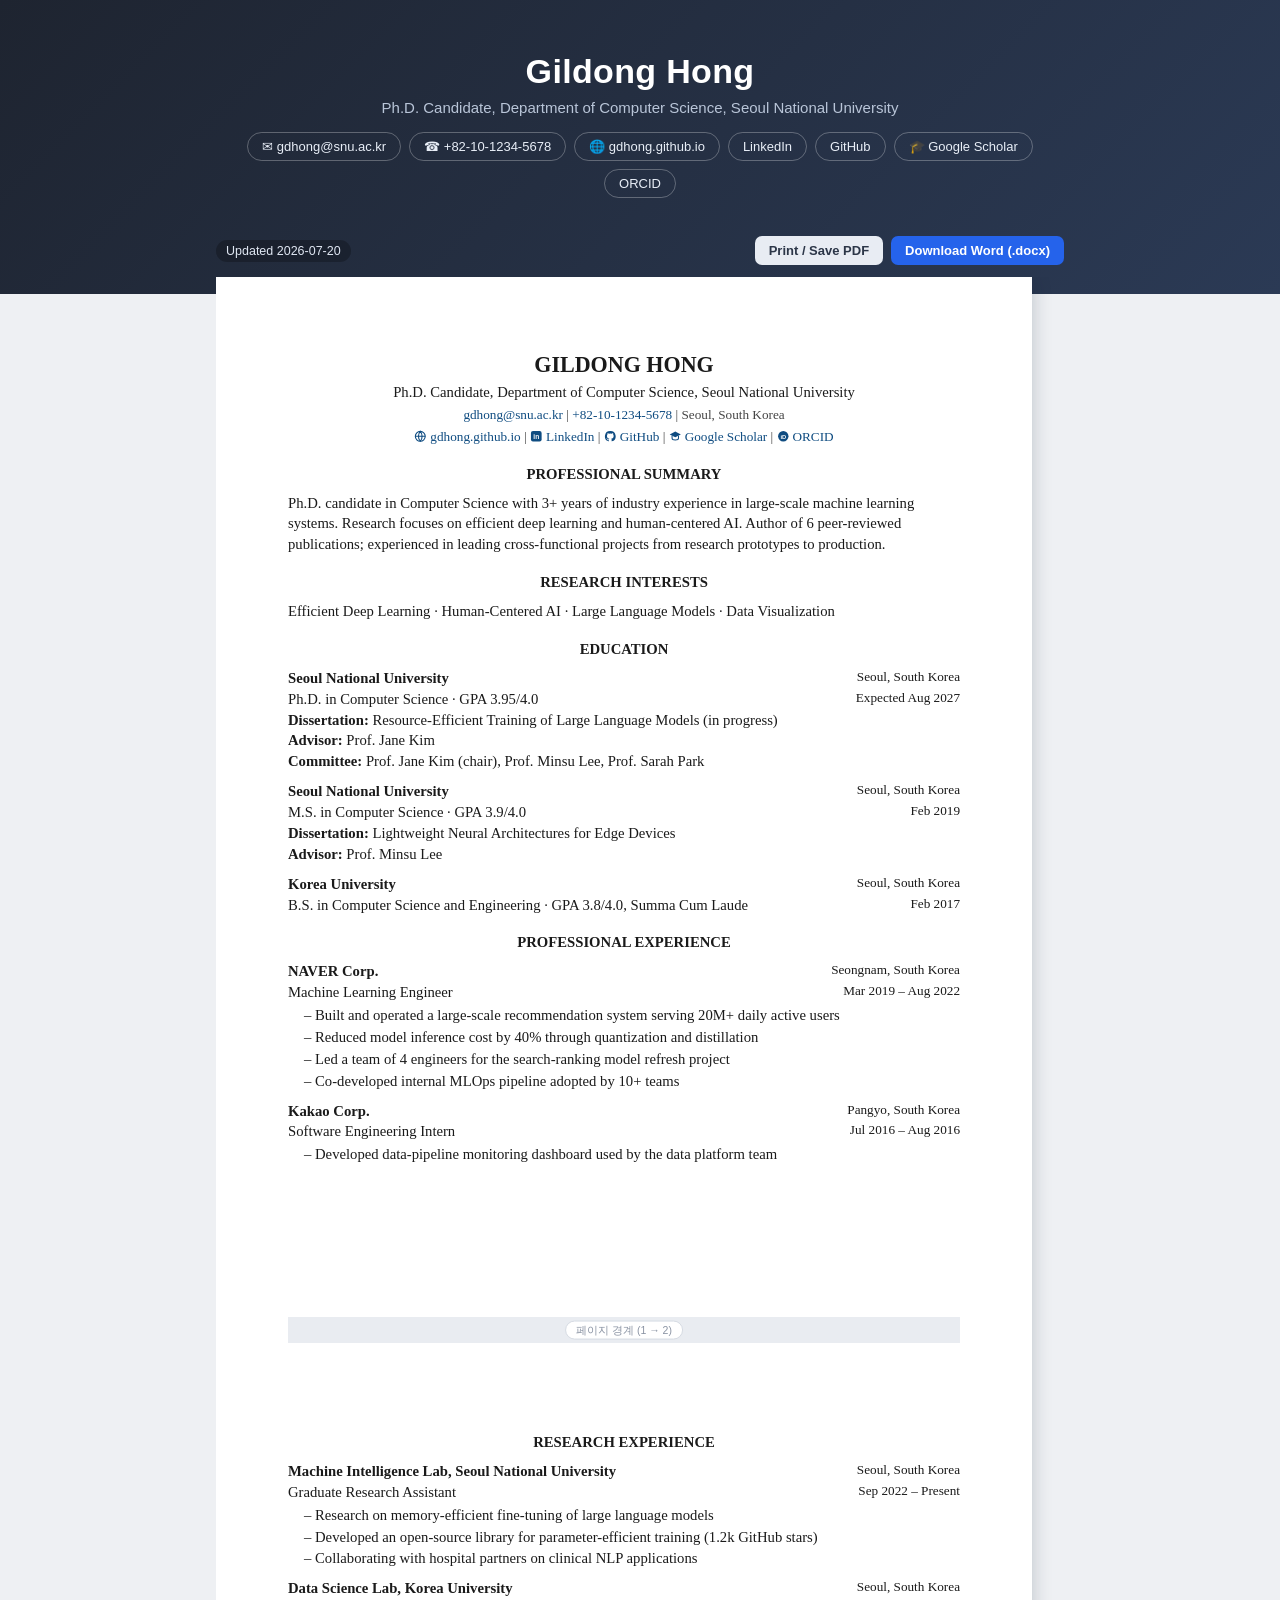
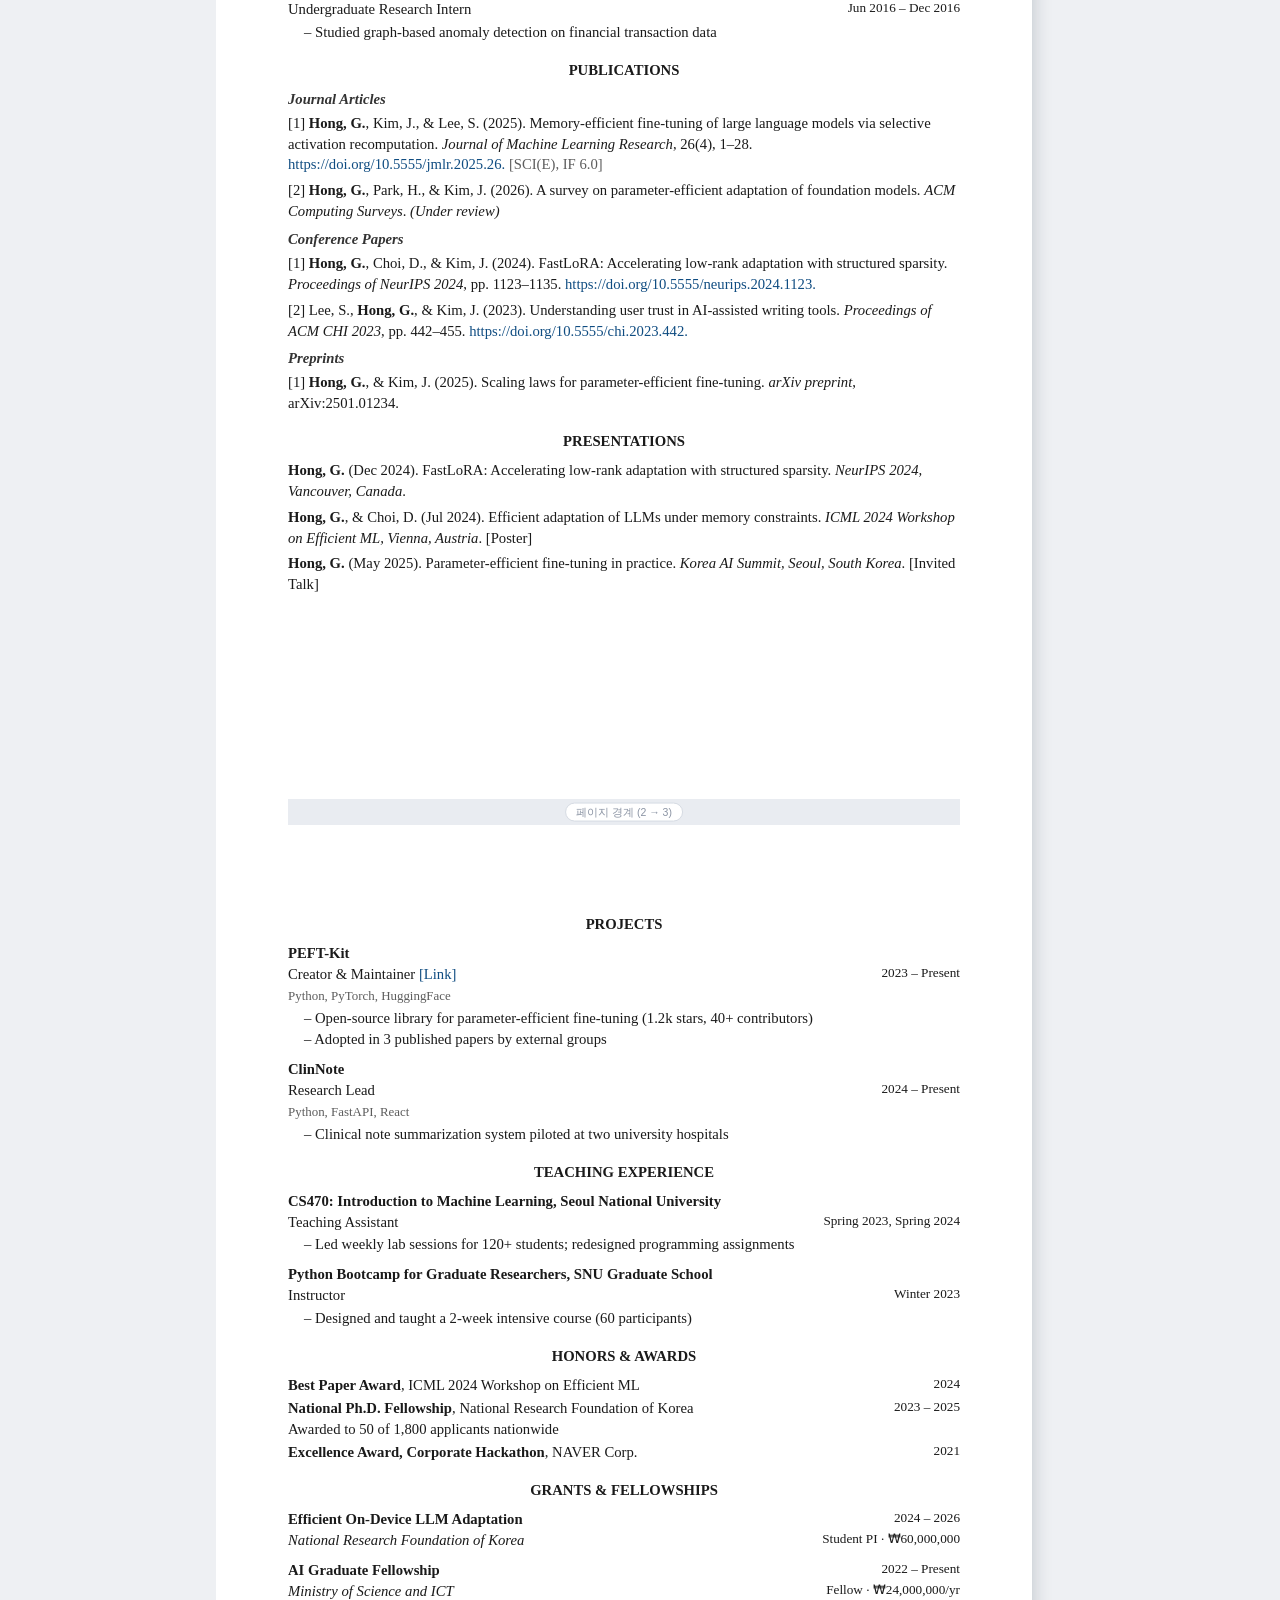
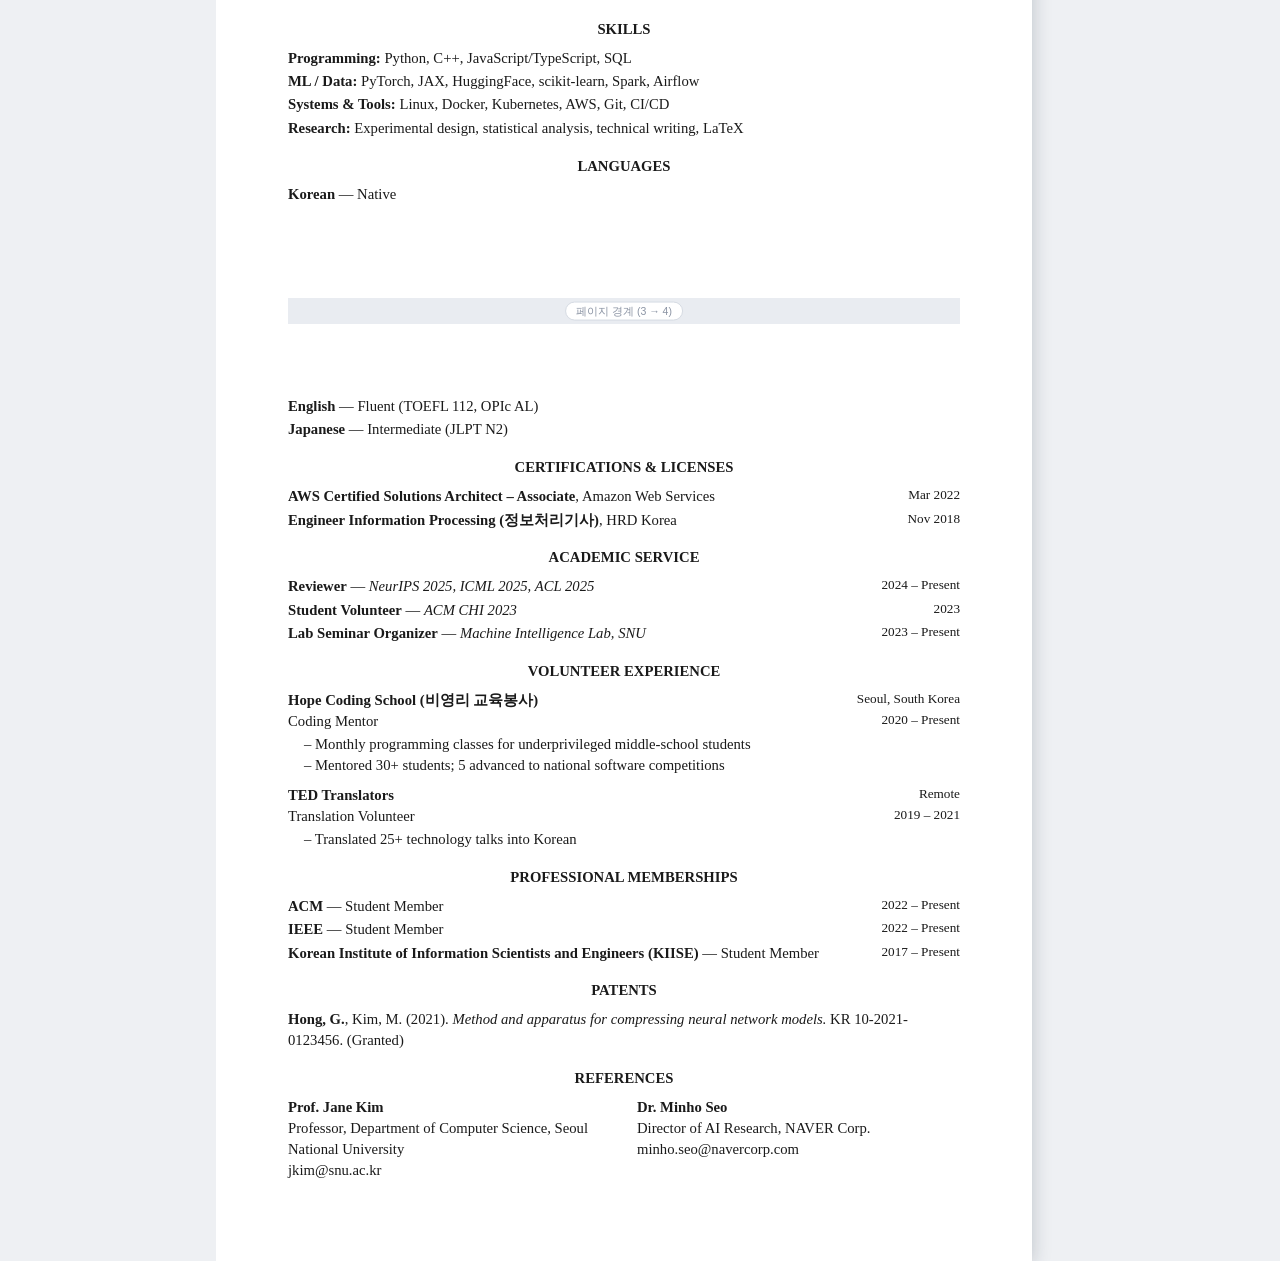
==== commit 6107a163: "Typography overhaul: 12pt default body; unified margins across preview/print/Word (single marginMm s" ====
--- a/index.html
+++ b/index.html
@@ -1,11 +1,11 @@
-<!DOCTYPE html>
+﻿<!DOCTYPE html>
 <html lang="en">
 <head>
   <meta charset="utf-8">
   <meta name="viewport" content="width=device-width, initial-scale=1">
   <meta name="robots" content="noindex, nofollow">
   <title>Curriculum Vitae</title>
-  <link rel="stylesheet" href="styles.css?v=23">
+  <link rel="stylesheet" href="styles.css?v=25">
   <link rel="icon" href="data:image/svg+xml,&lt;svg xmlns='http://www.w3.org/2000/svg' viewBox='0 0 100 100'&gt;&lt;text y='.9em' font-size='90'&gt;📄&lt;/text&gt;&lt;/svg&gt;">
 </head>
 <body class="viewer">
@@ -39,8 +39,8 @@
     </div>
   </div>
 
-  <script src="cv-model.js?v=23"></script>
-  <script src="cv-render.js?v=23"></script>
-  <script src="viewer.js?v=23"></script>
+  <script src="cv-model.js?v=25"></script>
+  <script src="cv-render.js?v=25"></script>
+  <script src="viewer.js?v=25"></script>
 </body>
 </html>
--- a/styles.css
+++ b/styles.css
@@ -168,7 +168,7 @@
 #page-wrap { margin: 0 auto; }
 .page {
   width: 794px; min-height: 1123px; background: #fff; margin: 0 auto;
-  box-shadow: 0 2px 14px rgba(20,30,50,.18); padding: 64px 60px;
+  box-shadow: 0 2px 14px rgba(20,30,50,.18); padding: 76px; /* 20mm — 인쇄·Word와 동일 */
   transform-origin: top left;
 }
 
@@ -263,9 +263,10 @@
 .ld-note { font-size: .82em; color: #5d5d5d; margin: -1px 0 3px; }
 
 /* 글자 크기 프리셋 */
-.page.size-small  { font-size: 12.6px; }
-.page.size-medium { font-size: 14px; }
-.page.size-large  { font-size: 14.7px; }
+/* 96dpi: 10.5pt=14px, 11pt=14.7px, 12pt=16px — Word 출력(SIZES)과 동일한 pt */
+.page.size-small  { font-size: 14px; }
+.page.size-medium { font-size: 14.7px; }
+.page.size-large  { font-size: 16px; }
 .page .cv-name    { font-size: 2.05em; }
 .page .cv-title   { font-size: 1.08em; }
 .page .cv-contact { font-size: 0.9em; }
@@ -290,7 +291,7 @@
 
 /* ============ ModernCV classic (v2.6.1 소스 검증) ============ */
 /* 이름 투톤(#B9B9B9/#737373) 일반 굵기, 연락처 오른쪽 상단, 파란 섹션 바+힌트 열 */
-.page.tpl-moderncv { font-family: "Segoe UI", Calibri, "Helvetica Neue", sans-serif; padding: 57px; }
+.page.tpl-moderncv { font-family: "Segoe UI", Calibri, "Helvetica Neue", sans-serif; padding: 91px; } /* 24mm */
 .tpl-moderncv .cv-head.head-split { align-items: flex-end; }
 .tpl-moderncv .cv-name { font-weight: 400; font-size: 2.55em; line-height: 1.05; }
 .tpl-moderncv .cv-name .nm-first { color: #B9B9B9; }
@@ -319,7 +320,7 @@
 
 /* ============ Awesome-CV (posquit0, 28k★) ============ */
 /* 가는 이름+굵은 성, 스몰캡스 직함(강조색), 섹션 첫 3글자 강조색 + 회색 선 */
-.page.tpl-awesome { font-family: "Segoe UI", Calibri, Roboto, sans-serif; padding: 43px 57px 57px; }
+.page.tpl-awesome { font-family: "Segoe UI", Calibri, Roboto, sans-serif; padding: 76px; } /* 20mm */
 .tpl-awesome .cv-head-text { width: 100%; text-align: center; }
 .tpl-awesome .cv-name { font-size: 2.9em; font-weight: 300; line-height: 1.1; }
 .tpl-awesome .cv-name .nm-first { color: #5D5D5D; font-weight: 300; }
@@ -365,9 +366,9 @@
 .tpl-altacv .entry .line:first-child { color: #2E2E2E; }
 
 /* ============ Europass 2020+ Formal (공식 스타일 실측) ============ */
-.page.tpl-europass { font-family: "Segoe UI", Arial, sans-serif; padding: 46px 57px 57px; }
+.page.tpl-europass { font-family: "Segoe UI", Arial, sans-serif; padding: 76px; } /* 20mm */
 .tpl-europass .cv-head {
-  background: #F5F5F5; margin: -46px -57px 0; padding: 34px 57px 18px;
+  background: #F5F5F5; margin: -76px -76px 0; padding: 44px 76px 20px;
   -webkit-print-color-adjust: exact; print-color-adjust: exact;
 }
 .tpl-europass .cv-name { color: #565656; font-size: 1.55em; font-weight: 800; }
@@ -391,7 +392,7 @@
 .tpl-europass .cv-sec .entry:not(.tight):last-child::after { display: none; }
 
 /* ============ Canva Style (파스텔 사이드바) ============ */
-.page.tpl-canva { font-family: "Segoe UI", Calibri, sans-serif; padding: 50px 53px; }
+.page.tpl-canva { font-family: "Segoe UI", Calibri, sans-serif; padding: 68px; } /* 18mm */
 .tpl-canva .cv-name {
   font-size: 1.9em; font-weight: 600; text-transform: uppercase; letter-spacing: .13em; color: #2B2F33;
 }
@@ -414,9 +415,9 @@
 .tpl-canva .entry { margin-bottom: 9px; }
 
 /* ============ Banking / Consulting (월가 표준) ============ */
-.page.tpl-banking { font-family: "Times New Roman", Times, serif; padding: 66px 72px; line-height: 1.28; }
+.page.tpl-banking { font-family: "Times New Roman", Times, serif; padding: 72px; line-height: 1.28; } /* 19mm */
 .tpl-banking .cv-head-text { width: 100%; text-align: center; }
-.tpl-banking .cv-name { font-size: 1.45em; text-transform: uppercase; letter-spacing: .02em; }
+.tpl-banking .cv-name { font-size: 1.58em; font-weight: 400; } /* Word와 동일: ~19pt 일반 굵기 */
 .tpl-banking .cv-title { font-size: 1em; }
 .tpl-banking .cv-headrule { border-top: 1.2px solid #000; margin-top: 5px; }
 .tpl-banking .cv-sec { margin-top: 10px; }
@@ -424,12 +425,14 @@
   font-size: 1.02em; font-weight: 700; text-transform: uppercase;
   border-bottom: 1px solid #000; padding-bottom: 1px; margin-bottom: 4px;
 }
-.tpl-banking .entry { margin-bottom: 5px; }
+.tpl-banking .entry { margin-bottom: 6px; }
+/* 원본(WSO·Harvard 가이드)은 날짜·지역도 순수 검정 */
+.tpl-banking .line .right, .tpl-harvard .line .right { color: #1a1a1a; }
 .tpl-banking .entry.tight { margin-bottom: 1px; }
 .tpl-banking .entry ul { margin-top: 1px; }
 
 /* ============ Jake's Resume (jakegut/resume 실측) ============ */
-.page.tpl-jake { font-family: Cambria, Georgia, "Times New Roman", serif; padding: 48px; line-height: 1.32; }
+.page.tpl-jake { font-family: Cambria, Georgia, "Times New Roman", serif; padding: 49px; line-height: 1.32; } /* 13mm */
 .tpl-jake .cv-head-text { width: 100%; text-align: center; }
 .tpl-jake .cv-name { font-size: 2.2em; font-variant: small-caps; }
 .tpl-jake .cv-contact { font-size: .92em; }
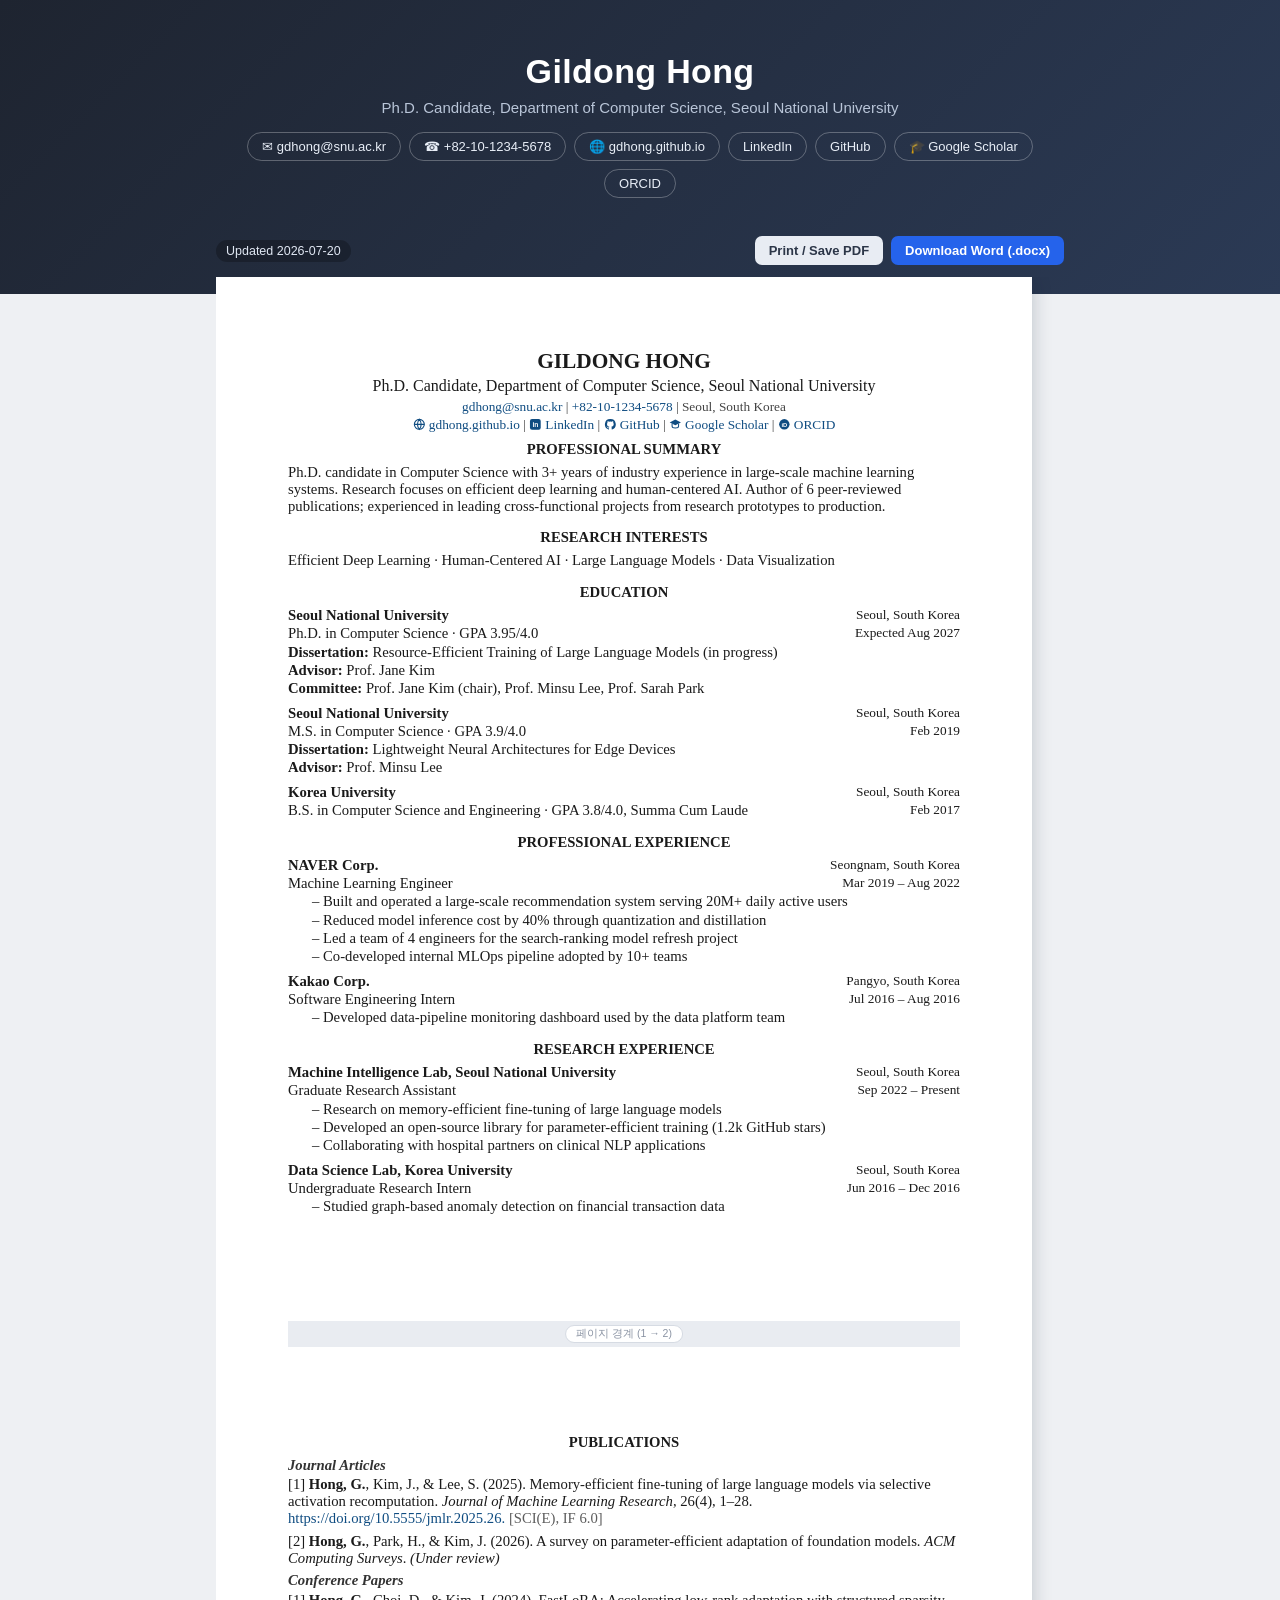
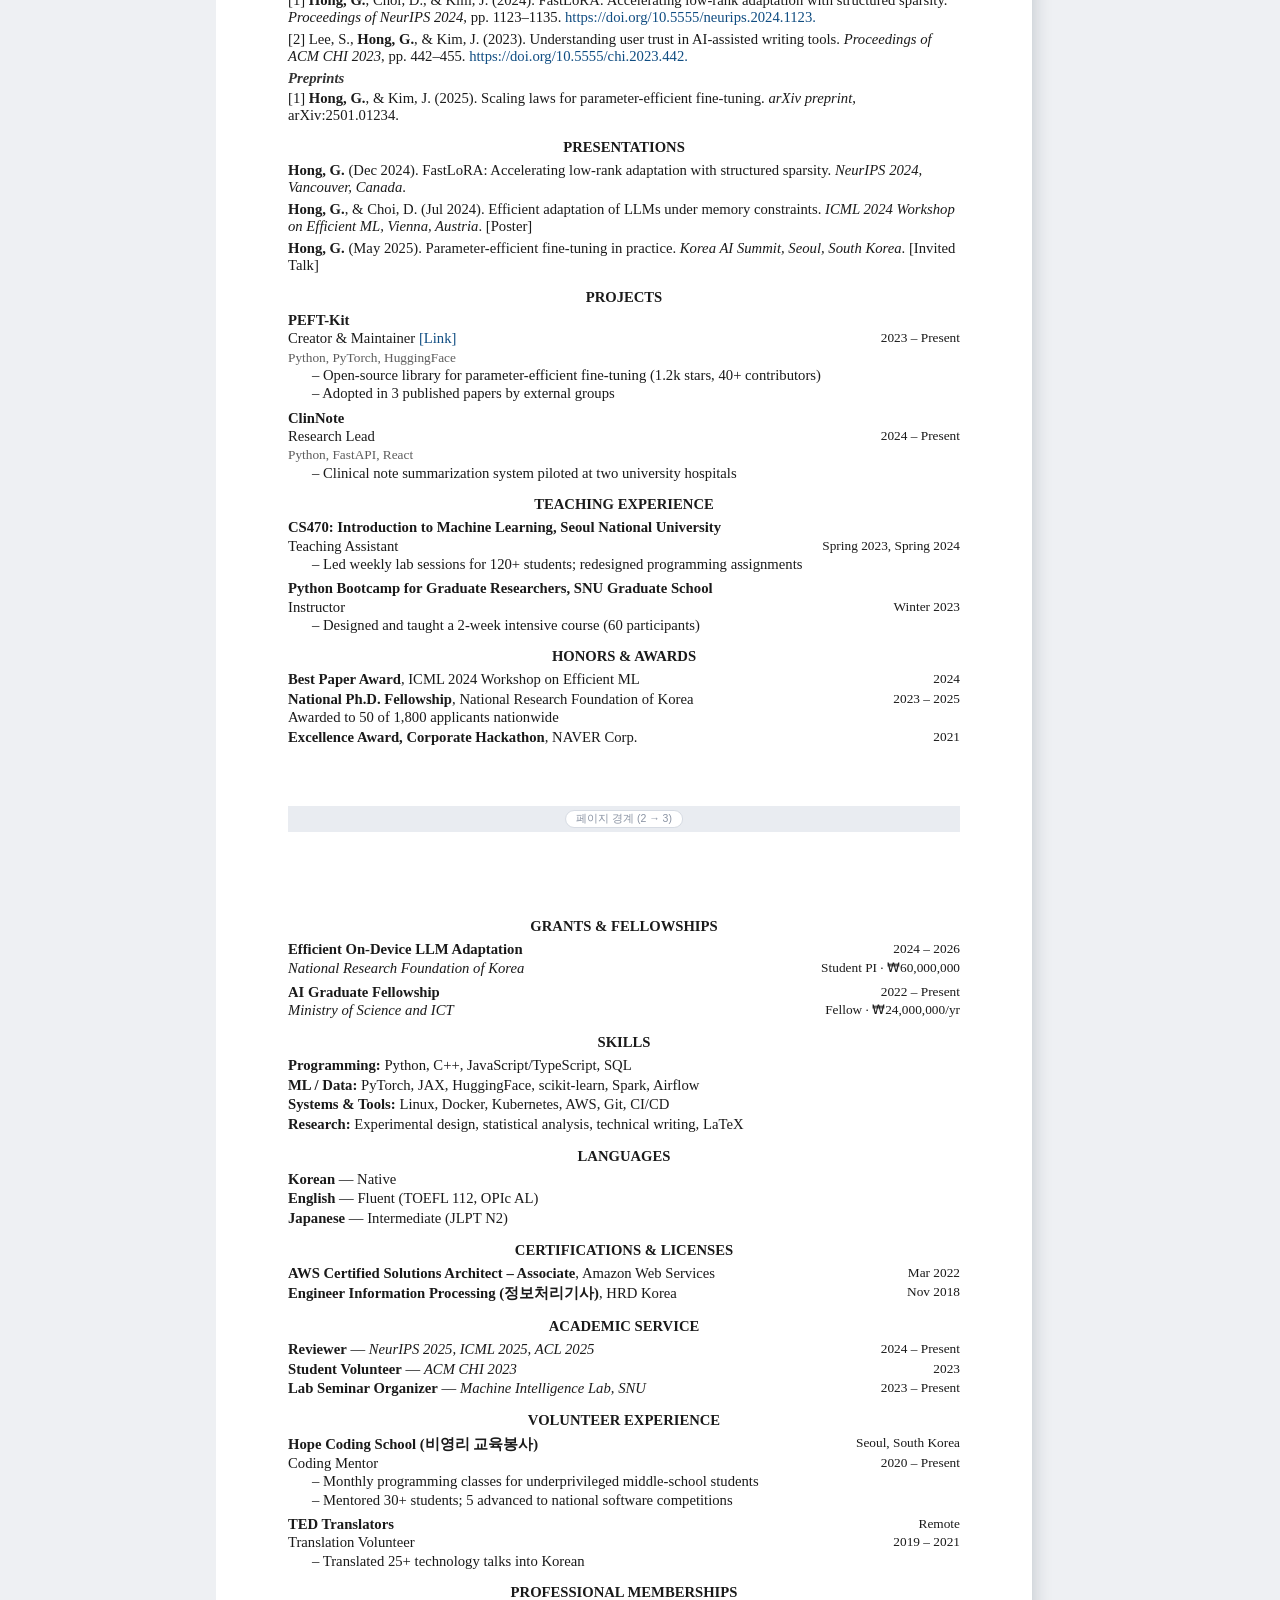
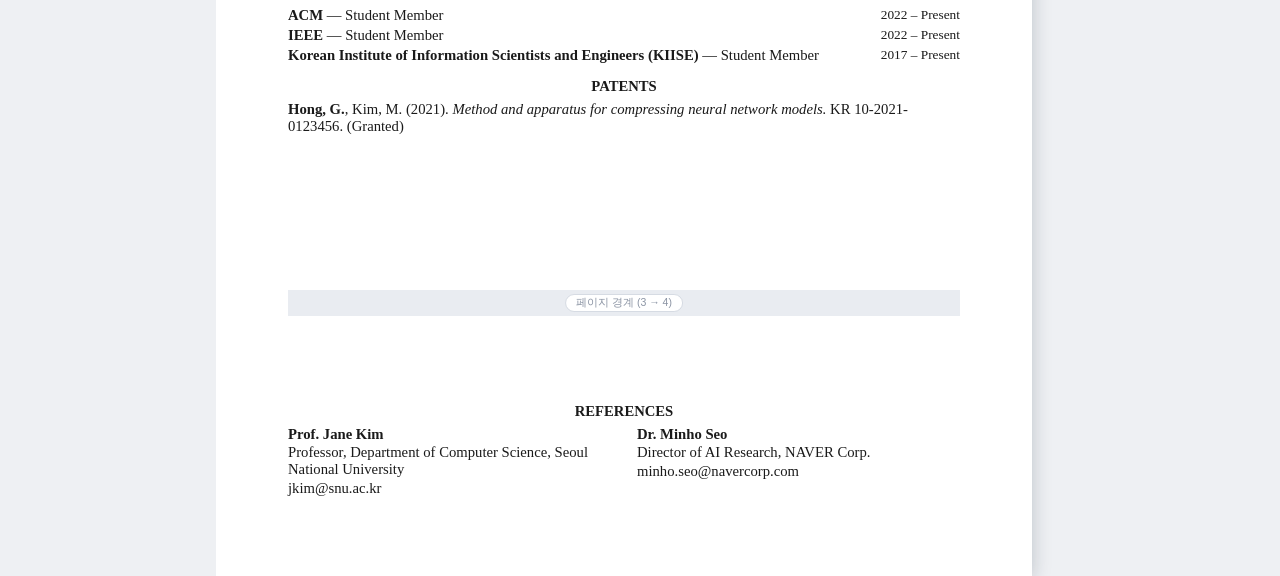
==== commit f1789e8a: "Preview==Word parity: shared size/spacing tables via CSS vars, font-metric line height, hairline spa" ====
--- a/index.html
+++ b/index.html
@@ -5,7 +5,7 @@
   <meta name="viewport" content="width=device-width, initial-scale=1">
   <meta name="robots" content="noindex, nofollow">
   <title>Curriculum Vitae</title>
-  <link rel="stylesheet" href="styles.css?v=25">
+  <link rel="stylesheet" href="styles.css?v=27">
   <link rel="icon" href="data:image/svg+xml,&lt;svg xmlns='http://www.w3.org/2000/svg' viewBox='0 0 100 100'&gt;&lt;text y='.9em' font-size='90'&gt;📄&lt;/text&gt;&lt;/svg&gt;">
 </head>
 <body class="viewer">
@@ -39,8 +39,8 @@
     </div>
   </div>
 
-  <script src="cv-model.js?v=25"></script>
-  <script src="cv-render.js?v=25"></script>
-  <script src="viewer.js?v=25"></script>
+  <script src="cv-model.js?v=27"></script>
+  <script src="cv-render.js?v=27"></script>
+  <script src="viewer.js?v=27"></script>
 </body>
 </html>
--- a/styles.css
+++ b/styles.css
@@ -172,16 +172,20 @@
   transform-origin: top left;
 }
 
-/* ================= CV 공통 ================= */
-.page { color: #1a1a1a; line-height: 1.42; }
+/* ================= CV 공통 =================
+ * 줄 높이는 폰트 기본(normal) = Word의 '단일 줄 간격'과 동일 메트릭.
+ * 크기·간격은 renderCv가 Word와 같은 표에서 계산해 CSS 변수로 주입:
+ *   --fs-*(글자 크기 px), --spl/spb/spt(줄·항목 간격), --sphb/spha(섹션 위·아래), --spc(서지)
+ */
+.page { color: #1a1a1a; line-height: normal; }
 .page.paper-a4     { width: 794px; min-height: 1123px; }
 .page.paper-letter { width: 816px; min-height: 1056px; }
-.cv-head { display: flex; flex-wrap: wrap; align-items: center; gap: 4px 20px; }
+.cv-head { display: flex; flex-wrap: wrap; align-items: center; gap: 0 20px; margin-bottom: var(--spt, 3px); }
 .cv-head-text { flex: 1 1 auto; min-width: 0; }
-.cv-headrule { border: none; margin: 10px 0 0; flex-basis: 100%; }
-.cv-name { font-weight: 700; margin: 0; }
-.cv-title { margin: 2px 0 0; color: #333; }
-.cv-contact { color: #444; margin: 3px 0 0; }
+.cv-headrule { border: none; margin: 1.3px 0 0; flex-basis: 100%; }
+.cv-name { font-weight: 700; margin: 0 0 2.7px; }
+.cv-title { margin: 0 0 4px; color: #333; }
+.cv-contact { color: #444; margin: 0 0 2px; }
 /* CV 본문 하이퍼링크(항목 끝의 [Link], DOI 등) — 링크임을 알 수 있게 강조색으로 */
 .page a { color: var(--link, #0f4c81); text-decoration: none; }
 .page a:hover { text-decoration: underline; }
@@ -202,26 +206,31 @@
 .cv-photo { width: 96px; height: auto; flex: none; order: 2; }
 .cv-photo.round { width: 104px; height: 104px; object-fit: cover; border-radius: 50%; }
 .cv-photo.framed { border: 2px solid var(--accent); } /* moderncv 공식 액자형 */
-.cv-sec h2 { margin: 0; }
-.cv-sub { font-weight: 600; font-style: italic; color: #333; margin: 7px 0 3px; }
-.entry { margin-bottom: 9px; }
-.entry.tight { margin-bottom: 2.5px; }
-.entry:last-child { margin-bottom: 0; }
-.line { display: flex; justify-content: space-between; gap: 14px; }
+/* 섹션·항목 간격: Word와 동일 값 (변수는 renderCv 주입) */
+.cv-sec { margin-top: var(--sphb, 15px); }
+.cv-head + .cv-sec, .page > .cv-sec:first-child, .col-main > .cv-sec:first-child, .col-side > .cv-sec:first-child { margin-top: calc(var(--sphb, 15px) * .4); }
+.cv-sec h2 { margin: 0 0 var(--spha, 6px); }
+.cv-sub { font-weight: 600; font-style: italic; color: #333; margin: calc(var(--spt, 3px) * 2) 0 var(--spt, 3px); }
+.entry { margin-bottom: var(--spb, 7px); }
+.entry.tight { margin-bottom: var(--spt, 3px); }
+.cv-sec .entry:last-child { margin-bottom: var(--spt, 3px); }
+.line { display: flex; justify-content: space-between; gap: 14px; margin-bottom: var(--spl, 1.3px); }
+.entry .line:last-child { margin-bottom: 0; }
 .line .right { color: #555; white-space: nowrap; flex: none; }
-.entry ul { margin: 2px 0 0; padding-left: 20px; }
-.entry ul li { margin: 1px 0; }
-.cite { padding-left: 22px; text-indent: -22px; margin-bottom: 5px; }
-.cite.nohang { padding-left: 0; text-indent: 0; }
-.cite:last-child { margin-bottom: 0; }
+.entry ul { margin: var(--spl, 1.3px) 0 0; padding-left: 24px; } /* Word 불릿 들여쓰기(0.25in)와 동일 */
+.entry ul li { margin: 0 0 var(--spl, 1.3px); }
+.entry ul li:last-child { margin-bottom: 0; }
+.cite { padding-left: 24px; text-indent: -24px; margin-bottom: var(--spc, 5px); }
+.cites-flat .cite, .cite.nohang { padding-left: 0; text-indent: 0; }
+.cite:last-child { margin-bottom: var(--spt, 3px); }
 
 /* 런 스타일 (뷰모델 run 플래그) */
 .r-sc { font-variant: small-caps; letter-spacing: .02em; }
 .r-accent { color: var(--accent); }
 .r-muted { color: #5d5d5d; }
 .r-light { color: #999; }
-.r-small { font-size: .88em; }
-.r-big { font-size: 1.1em; }
+.r-small { font-size: var(--fs-meta, .88em); }
+.r-big { font-size: var(--fs-big, 1.1em); }
 
 /* 왼쪽 날짜/힌트 열 (ModernCV 계열) */
 .entry.ld { display: grid; grid-template-columns: 17.5% 1fr; column-gap: 2.5%; }
@@ -231,7 +240,7 @@
 /* 사이드바 (AltaCV/Stockholm/Cascade 계열) */
 .cols { display: grid; grid-template-columns: 1fr 36.5%; column-gap: 42px; align-items: start; }
 .cols.side-left { grid-template-columns: 34% 1fr; }
-.col-side .cv-sec h2 { font-size: 1.02em; }
+.col-side .cv-sec h2 { font-size: calc(var(--fs-base, 16px) + 1.34px); } /* Word 사이드 제목 = 본문 +1pt */
 
 /* Stockholm 스킬/언어 언더라인 바 */
 .bar-row { display: flex; flex-wrap: wrap; align-items: baseline; gap: 2px 8px; margin: 4px 0 7px; }
@@ -262,105 +271,90 @@
 .dot.on { background: var(--accent); }
 .ld-note { font-size: .82em; color: #5d5d5d; margin: -1px 0 3px; }
 
-/* 글자 크기 프리셋 */
-/* 96dpi: 10.5pt=14px, 11pt=14.7px, 12pt=16px — Word 출력(SIZES)과 동일한 pt */
+/* 글자 크기: Word와 동일 pt (변수 주입, 클래스는 폴백) */
 .page.size-small  { font-size: 14px; }
 .page.size-medium { font-size: 14.7px; }
 .page.size-large  { font-size: 16px; }
-.page .cv-name    { font-size: 2.05em; }
-.page .cv-title   { font-size: 1.08em; }
-.page .cv-contact { font-size: 0.9em; }
-.page .cv-sec h2  { font-size: 1.1em; }
-.page .line .right{ font-size: 0.9em; }
+.page { font-size: var(--fs-base, 16px); }
+.page .cv-name    { font-size: var(--fs-name, 2.05em); }
+.page .cv-title   { font-size: var(--fs-title, 1.08em); }
+.page .cv-contact { font-size: var(--fs-meta, 0.9em); }
+.page .cv-sec h2  { font-size: var(--fs-h2, 1.1em); }
+.page .line .right{ font-size: var(--fs-meta, 0.9em); }
+.entry.ld .dcol   { font-size: var(--fs-meta, 0.9em); }
 
 /* ============ Harvard Academic (GSAS 가이드 실측) ============ */
 /* Times 11pt, 이름 16pt 굵은 대문자 중앙, 섹션 = 본문 크기 굵은 대문자 중앙, 선·색 없음 */
 .page.tpl-harvard { font-family: "Times New Roman", Times, serif; padding: 72px; }
 .tpl-harvard .cv-head-text { width: 100%; text-align: center; }
-.tpl-harvard .cv-name { font-size: 1.5em; text-transform: uppercase; }
-.tpl-harvard .cv-title { font-size: 1em; color: #1a1a1a; }
+.tpl-harvard .cv-name { text-transform: uppercase; }
+.tpl-harvard .cv-title { color: #1a1a1a; }
 .tpl-harvard .cv-headrule { display: none; }
-.tpl-harvard .cv-sec { margin-top: 17px; }
-.tpl-harvard .cv-sec h2 {
-  font-size: 1em; font-weight: 700; text-transform: uppercase;
-  text-align: center; margin-bottom: 8px;
-}
-.tpl-harvard .entry ul { list-style: none; padding-left: 16px; }
+.tpl-harvard .cv-sec h2 { font-weight: 700; text-transform: uppercase; text-align: center; }
+.tpl-harvard .entry ul { list-style: none; padding-left: 24px; }
 .tpl-harvard .entry ul li::before { content: "–  "; }
-.tpl-harvard .cite { padding-left: 0; text-indent: 0; }
 
 /* ============ ModernCV classic (v2.6.1 소스 검증) ============ */
 /* 이름 투톤(#B9B9B9/#737373) 일반 굵기, 연락처 오른쪽 상단, 파란 섹션 바+힌트 열 */
-.page.tpl-moderncv { font-family: "Segoe UI", Calibri, "Helvetica Neue", sans-serif; padding: 91px; } /* 24mm */
+.page.tpl-moderncv { font-family: Calibri, "Segoe UI", "Helvetica Neue", sans-serif; padding: 91px; } /* 24mm */
 .tpl-moderncv .cv-head.head-split { align-items: flex-end; }
-.tpl-moderncv .cv-name { font-weight: 400; font-size: 2.55em; line-height: 1.05; }
+.tpl-moderncv .cv-name { font-weight: 400; }
 .tpl-moderncv .cv-name .nm-first { color: #B9B9B9; }
 .tpl-moderncv .cv-name .nm-last { color: #737373; }
 .tpl-moderncv .cv-title { font-style: italic; color: #737373; }
 .tpl-moderncv .cv-head-contact {
-  order: 2; text-align: right; font-size: .82em; font-style: italic;
-  color: #737373; line-height: 1.5; flex: none;
-}
+  order: 2; text-align: right; font-size: var(--fs-meta, .82em); font-style: italic;
+  color: #737373; flex: none;
+}
+.tpl-moderncv .cv-head-contact div { margin-bottom: 1.3px; }
 .tpl-moderncv .cv-photo { order: 3; width: 96px; }
-.tpl-moderncv .cv-headrule { display: none; margin: 4px 0 0; }
-.tpl-moderncv .cv-sec { margin-top: 15px; }
+.tpl-moderncv .cv-headrule { display: none; }
 .tpl-moderncv .cv-sec h2 {
   display: grid; grid-template-columns: 17.5% 1fr; column-gap: 2.5%;
-  align-items: center; font-weight: 400; font-size: 1.3em; color: var(--accent);
-  margin-bottom: 7px;
+  align-items: center; font-weight: 400; color: var(--accent);
 }
 .tpl-moderncv .cv-sec h2::before { content: ""; height: .58em; background: var(--accent); }
 .tpl-moderncv .cv-sec.ll h2, .tpl-moderncv .col-side h2 { display: block; }
 .tpl-moderncv .cv-sub { margin-left: 20%; color: var(--accent); font-style: normal; }
 .tpl-moderncv .entry.ld .dcol { color: #1a1a1a; }
-.tpl-moderncv .entry { margin-bottom: 6px; }
 /* 힌트 열이 없는 블록(요약 등)도 본문 열에 정렬 */
 .tpl-moderncv .cv-sec .entry:not(.ld), .tpl-moderncv .cv-sec .cite:not(.ld .cite) { margin-left: 20%; }
 .tpl-moderncv .entry.ld { margin-left: 0; }
 
 /* ============ Awesome-CV (posquit0, 28k★) ============ */
 /* 가는 이름+굵은 성, 스몰캡스 직함(강조색), 섹션 첫 3글자 강조색 + 회색 선 */
-.page.tpl-awesome { font-family: "Segoe UI", Calibri, Roboto, sans-serif; padding: 76px; } /* 20mm */
+.page.tpl-awesome { font-family: Calibri, "Segoe UI", Roboto, sans-serif; padding: 76px; } /* 20mm */
 .tpl-awesome .cv-head-text { width: 100%; text-align: center; }
-.tpl-awesome .cv-name { font-size: 2.9em; font-weight: 300; line-height: 1.1; }
+.tpl-awesome .cv-name { font-weight: 300; }
 .tpl-awesome .cv-name .nm-first { color: #5D5D5D; font-weight: 300; }
 .tpl-awesome .cv-name .nm-last { color: #333; font-weight: 700; }
 .tpl-awesome .cv-title {
-  font-variant: small-caps; color: var(--accent); font-size: .92em; letter-spacing: .06em;
-}
-.tpl-awesome .cv-contact { font-size: .8em; color: #5D5D5D; }
+  font-variant: small-caps; color: var(--accent); font-size: var(--fs-meta, .92em); letter-spacing: .06em;
+}
+.tpl-awesome .cv-contact { color: #5D5D5D; }
 .tpl-awesome .cv-photo { order: 0; width: 92px; }
 .tpl-awesome .cv-headrule { display: none; }
-.tpl-awesome .cv-sec { margin-top: 13px; }
-.tpl-awesome .cv-sec h2 {
-  display: flex; align-items: baseline; font-size: 1.32em; font-weight: 700;
-  color: #333; margin-bottom: 5px;
-}
+.tpl-awesome .cv-sec h2 { display: flex; align-items: baseline; font-weight: 700; color: #333; }
 .tpl-awesome .cv-sec h2 .h-acc { color: var(--accent); }
 .tpl-awesome .cv-sec h2 .hfill {
   flex: 1; border-bottom: 1.4px solid #5D5D5D; margin-left: 9px;
   transform: translateY(-.32em);
 }
 .tpl-awesome .line .right { color: #5D5D5D; font-style: italic; }
-.tpl-awesome .entry { margin-bottom: 7px; }
 
 /* ============ AltaCV v1.7.4 (Marissa Mayer 스타일) ============ */
 /* 원형 사진 오른쪽, 본문 60% + 사이드 40%, 대문자 섹션 + 금색 밑줄, 점선 구분선 */
-.page.tpl-altacv { font-family: "Segoe UI", Calibri, Lato, sans-serif; padding: 57px 47px; }
-.tpl-altacv .cv-name { font-size: 2em; text-transform: uppercase; letter-spacing: .01em; }
+.page.tpl-altacv { font-family: Calibri, "Segoe UI", Lato, sans-serif; padding: 57px 47px; }
+.tpl-altacv .cv-name { text-transform: uppercase; letter-spacing: .01em; }
 .tpl-altacv .cv-title { font-weight: 700; color: var(--accent); }
-.tpl-altacv .cv-contact { font-size: .84em; color: #444; }
+.tpl-altacv .cv-contact { color: #444; }
 .tpl-altacv .cv-headrule { display: none; }
-.tpl-altacv .cols { margin-top: 6px; }
-.tpl-altacv .cv-sec { margin-top: 14px; }
 .tpl-altacv .cv-sec h2 {
-  font-size: 1.28em; font-weight: 700; text-transform: uppercase;
+  font-weight: 700; text-transform: uppercase;
   color: var(--accent); border-bottom: 2.5px solid #E7D192; padding-bottom: 1px;
-  margin-bottom: 7px;
-}
-.tpl-altacv .col-side .cv-sec h2 { font-size: 1.05em; }
+}
 .tpl-altacv .col-main .entry:not(:last-child) {
-  border-bottom: 1px dashed #D1D1D1; padding-bottom: 8px;
+  border-bottom: 1px dashed #D1D1D1; padding-bottom: var(--spt, 3px);
 }
 .tpl-altacv .entry { color: #555; }
 .tpl-altacv .entry .line:first-child { color: #2E2E2E; }
@@ -371,23 +365,23 @@
   background: #F5F5F5; margin: -76px -76px 0; padding: 44px 76px 20px;
   -webkit-print-color-adjust: exact; print-color-adjust: exact;
 }
-.tpl-europass .cv-name { color: #565656; font-size: 1.55em; font-weight: 800; }
-.tpl-europass .cv-title { font-size: .98em; color: #565656; }
-.tpl-europass .cv-contact { font-size: .85em; color: #565656; }
+.tpl-europass .cv-name { color: #565656; font-weight: 800; }
+.tpl-europass .cv-title { color: #565656; }
+.tpl-europass .cv-contact { color: #565656; }
 .tpl-europass .cv-photo { order: 0; }
 .tpl-europass .cv-photo.round { width: 86px; height: 86px; border: 2px solid #C6C6C6; }
 .tpl-europass .cv-headrule { border-top: 2px solid #979797; margin-top: 8px; }
-.tpl-europass .cv-sec { margin-top: 16px; }
+.tpl-europass .cv-head { margin-bottom: calc(var(--spb, 7px) * .9); }
 .tpl-europass .cv-sec h2 {
-  font-size: 1em; font-weight: 800; text-transform: uppercase; color: #444;
-  border-bottom: 1px solid #979797; padding-bottom: 3px; margin-bottom: 9px;
+  font-weight: 800; text-transform: uppercase; color: #444;
+  border-bottom: 1px solid #979797; padding-bottom: 3px;
   display: flex; align-items: center; gap: 7px;
 }
 .tpl-europass .cv-sec h2::before {
   content: ""; width: 8px; height: 8px; border-radius: 50%; background: var(--accent); flex: none;
 }
 .tpl-europass .cv-sec .entry:not(.tight)::after {
-  content: ""; display: block; width: 50%; border-bottom: 1px solid #ddd; margin-top: 5px;
+  content: ""; display: block; width: 50%; border-bottom: 1px solid #ddd; margin-top: var(--spt, 3px);
 }
 .tpl-europass .cv-sec .entry:not(.tight):last-child::after { display: none; }
 
@@ -405,60 +399,45 @@
   background: #F0F2F5; padding: 16px 16px 18px; border-radius: 6px;
   -webkit-print-color-adjust: exact; print-color-adjust: exact;
 }
-.tpl-canva .cv-sec { margin-top: 15px; }
 .tpl-canva .col-side .cv-sec:first-child { margin-top: 0; }
 .tpl-canva .cv-sec h2 {
-  font-size: .92em; font-weight: 700; text-transform: uppercase; letter-spacing: .1em;
-  color: #37474F; border-bottom: 1px solid #C9CED6; padding-bottom: 3px; margin-bottom: 7px;
+  font-weight: 700; text-transform: uppercase; letter-spacing: 1.33px; /* Word charSpace 1pt */
+  color: #37474F; border-bottom: 1px solid #C9CED6; padding-bottom: 3px;
 }
 .tpl-canva .line .right { color: #8A9199; }
-.tpl-canva .entry { margin-bottom: 9px; }
 
 /* ============ Banking / Consulting (월가 표준) ============ */
-.page.tpl-banking { font-family: "Times New Roman", Times, serif; padding: 72px; line-height: 1.28; } /* 19mm */
+.page.tpl-banking { font-family: "Times New Roman", Times, serif; padding: 72px; } /* 19mm */
 .tpl-banking .cv-head-text { width: 100%; text-align: center; }
-.tpl-banking .cv-name { font-size: 1.58em; font-weight: 400; } /* Word와 동일: ~19pt 일반 굵기 */
-.tpl-banking .cv-title { font-size: 1em; }
-.tpl-banking .cv-headrule { border-top: 1.2px solid #000; margin-top: 5px; }
-.tpl-banking .cv-sec { margin-top: 10px; }
+.tpl-banking .cv-name { font-weight: 400; } /* Word와 동일: ~19pt 일반 굵기 */
+.tpl-banking .cv-headrule { display: none; } /* Word와 동일: 헤더 밑줄 없음 */
 .tpl-banking .cv-sec h2 {
-  font-size: 1.02em; font-weight: 700; text-transform: uppercase;
-  border-bottom: 1px solid #000; padding-bottom: 1px; margin-bottom: 4px;
-}
-.tpl-banking .entry { margin-bottom: 6px; }
+  font-weight: 700; text-transform: uppercase;
+  border-bottom: 1px solid #000; padding-bottom: 1px;
+}
 /* 원본(WSO·Harvard 가이드)은 날짜·지역도 순수 검정 */
 .tpl-banking .line .right, .tpl-harvard .line .right { color: #1a1a1a; }
-.tpl-banking .entry.tight { margin-bottom: 1px; }
-.tpl-banking .entry ul { margin-top: 1px; }
 
 /* ============ Jake's Resume (jakegut/resume 실측) ============ */
-.page.tpl-jake { font-family: Cambria, Georgia, "Times New Roman", serif; padding: 49px; line-height: 1.32; } /* 13mm */
+.page.tpl-jake { font-family: Cambria, Georgia, "Times New Roman", serif; padding: 49px; } /* 13mm */
 .tpl-jake .cv-head-text { width: 100%; text-align: center; }
-.tpl-jake .cv-name { font-size: 2.2em; font-variant: small-caps; }
-.tpl-jake .cv-contact { font-size: .92em; }
+.tpl-jake .cv-name { font-variant: small-caps; }
 .tpl-jake .cv-headrule { display: none; }
-.tpl-jake .cv-sec { margin-top: 12px; }
 .tpl-jake .cv-sec h2 {
-  font-variant: small-caps; font-weight: 400; font-size: 1.2em;
-  border-bottom: 1px solid #000; padding-bottom: 2px; margin-bottom: 6px;
-}
-.tpl-jake .entry { margin-bottom: 6px; }
-.tpl-jake .entry ul { margin-top: 1px; }
-.tpl-jake .entry ul li { margin: 0; }
+  font-variant: small-caps; font-weight: 400;
+  border-bottom: 1px solid #000; padding-bottom: 2px;
+}
 
 /* ============ Stockholm (Resume.io 실측: 2단 화이트, 차콜+파랑) ============ */
-.page.tpl-stockholm { font-family: "Segoe UI", Calibri, Arial, sans-serif; }
-.tpl-stockholm .cv-name { color: #2B2E33; font-size: 2.2em; font-weight: 700; }
-.tpl-stockholm .cv-title { font-size: .98em; color: var(--accent); font-weight: 600; }
-.tpl-stockholm .cv-contact { font-size: .85em; color: #666; }
+.page.tpl-stockholm { font-family: Calibri, "Segoe UI", Arial, sans-serif; }
+.tpl-stockholm .cv-name { color: #2B2E33; font-weight: 700; }
+.tpl-stockholm .cv-title { color: var(--accent); font-weight: 600; }
+.tpl-stockholm .cv-contact { color: #666; }
 .tpl-stockholm .cv-photo { width: 62px; height: 62px; object-fit: cover; border-radius: 8px; order: 0; }
 .tpl-stockholm .cv-headrule { display: none; }
 .tpl-stockholm .cols { grid-template-columns: 1fr 31%; column-gap: 36px; }
-.tpl-stockholm .cv-sec { margin-top: 16px; }
-.tpl-stockholm .cv-sec h2 { font-size: 1.05em; font-weight: 700; color: #2B2E33; margin-bottom: 6px; }
+.tpl-stockholm .cv-sec h2 { font-weight: 700; color: #2B2E33; }
 .tpl-stockholm .line .right { color: #999; }
-.tpl-stockholm .entry { margin-bottom: 10px; }
-.tpl-stockholm .col-side .cv-sec h2 { font-size: .98em; }
 
 /* ============ Cascade (Zety: 네이비 사이드바) ============ */
 .page.tpl-cascade { font-family: "Segoe UI", Calibri, sans-serif; padding: 0; }
@@ -471,36 +450,30 @@
 .tpl-cascade .col-main { padding: 42px 40px 42px 34px; }
 .tpl-cascade .col-side .cv-head { margin-bottom: 10px; }
 .tpl-cascade .col-side .cv-head-text { width: 100%; }
-.tpl-cascade .cv-name { color: #fff; font-size: 1.75em; line-height: 1.15; }
-.tpl-cascade .cv-title { color: rgba(255,255,255,.85); font-size: .95em; }
-.tpl-cascade .cv-contact { color: rgba(255,255,255,.85); font-size: .82em; }
+.tpl-cascade .cv-name { color: #fff; }
+.tpl-cascade .cv-title { color: rgba(255,255,255,.85); }
+.tpl-cascade .cv-contact { color: rgba(255,255,255,.85); }
 .tpl-cascade .cv-photo { width: 92px; height: 92px; object-fit: cover; border-radius: 6px; order: 0; }
 .tpl-cascade .cv-headrule { display: none; }
-.tpl-cascade .col-side .cv-sec { margin: 14px -24px 0; padding: 0 24px; }
+.tpl-cascade .col-side .cv-sec { margin-left: -24px; margin-right: -24px; padding: 0 24px; }
 .tpl-cascade .col-side .cv-sec h2 {
-  background: rgba(0,0,0,.25); color: #fff; font-size: .98em; font-weight: 700;
-  margin: 0 -24px 7px; padding: 4px 24px;
+  background: rgba(0,0,0,.25); color: #fff; font-weight: 700;
+  font-size: calc(var(--fs-base, 16px) + .67px);
+  margin-left: -24px; margin-right: -24px; padding: 4px 24px;
   -webkit-print-color-adjust: exact; print-color-adjust: exact;
 }
 .tpl-cascade .col-side b { color: #fff; }
 .tpl-cascade .col-side .line .right { color: rgba(255,255,255,.75); }
-.tpl-cascade .col-main .cv-sec { margin-top: 14px; }
 .tpl-cascade .col-main .cv-sec h2 {
-  color: var(--accent); font-size: 1.12em; font-weight: 700;
-  border-bottom: 1px solid #ddd; padding-bottom: 2px; margin-bottom: 6px;
+  color: var(--accent); font-weight: 700;
+  border-bottom: 1px solid #ddd; padding-bottom: 2px;
 }
 .tpl-cascade .line .right { color: #777; }
-.tpl-cascade .entry { margin-bottom: 8px; }
 
 /* ---------- 빈 미리보기 안내 ---------- */
 .empty-hint { text-align: center; color: #9aa3b2; padding-top: 320px; font-size: 15px; }
 
-/* ---------- 줄 간격(밀도) ---------- */
-.page.density-compact { line-height: 1.26; }
-.page.density-normal  { line-height: 1.42; }
-.page.density-relaxed { line-height: 1.58; }
-.page.density-compact .entry { margin-bottom: 6px; }
-.page.density-relaxed .entry { margin-bottom: 12px; }
+/* 줄 간격(밀도): 문단 사이 간격만 조절 (renderCv가 --sp* 변수에 반영, Word와 동일) */
 
 /* ---------- 페이지 경계 표시 ---------- */
 .page { position: relative; }
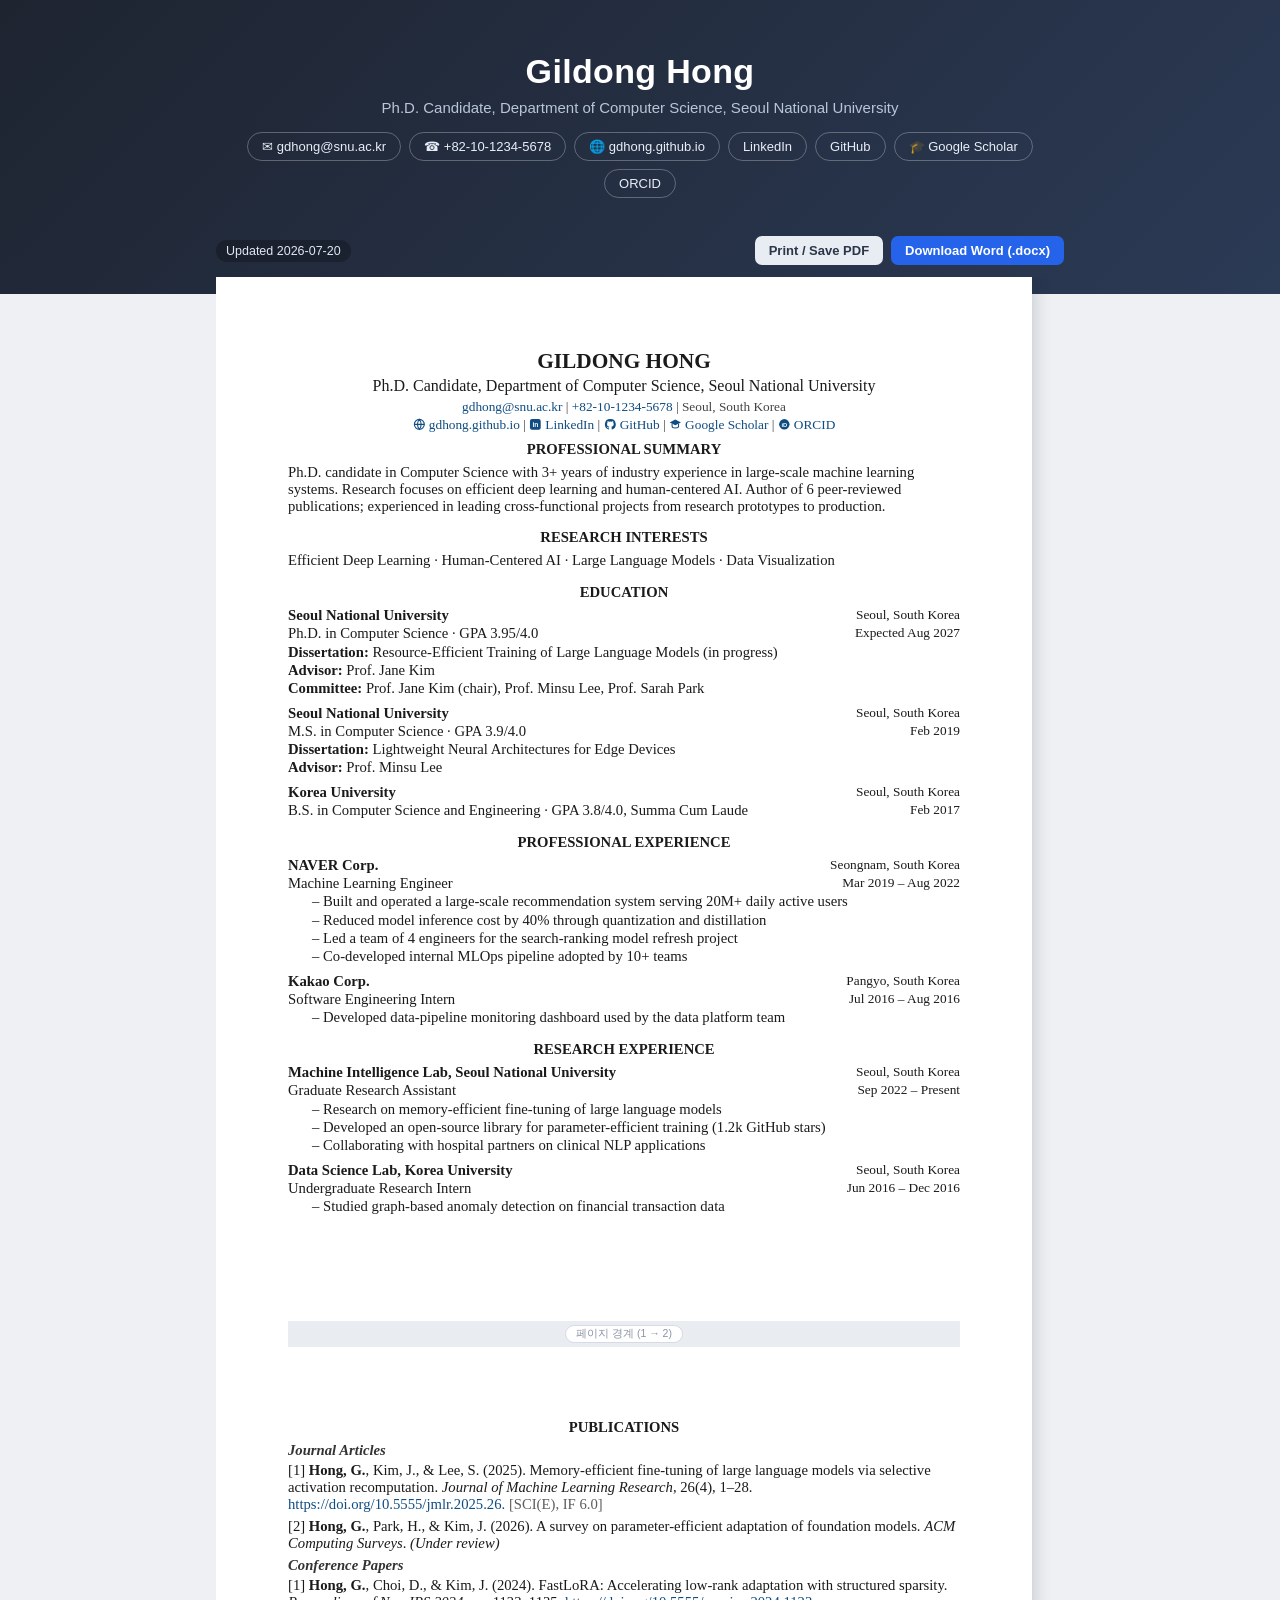
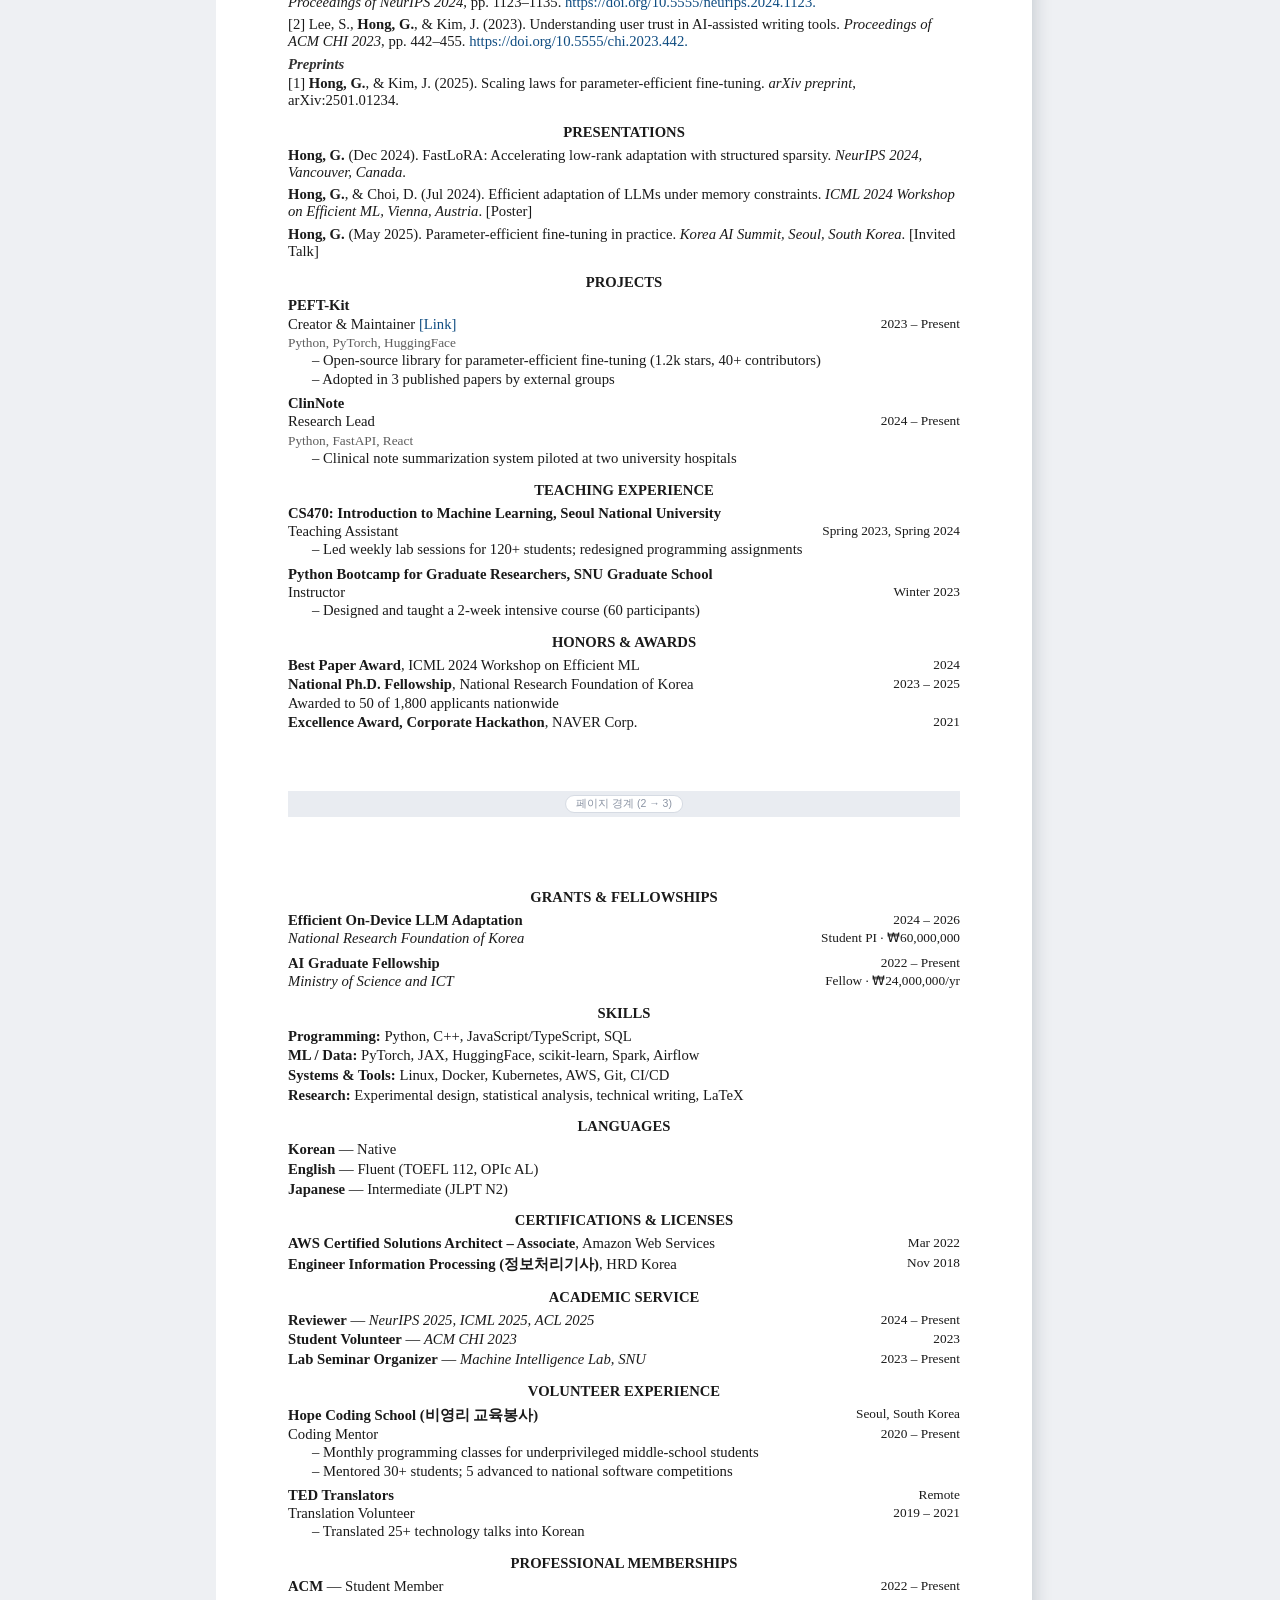
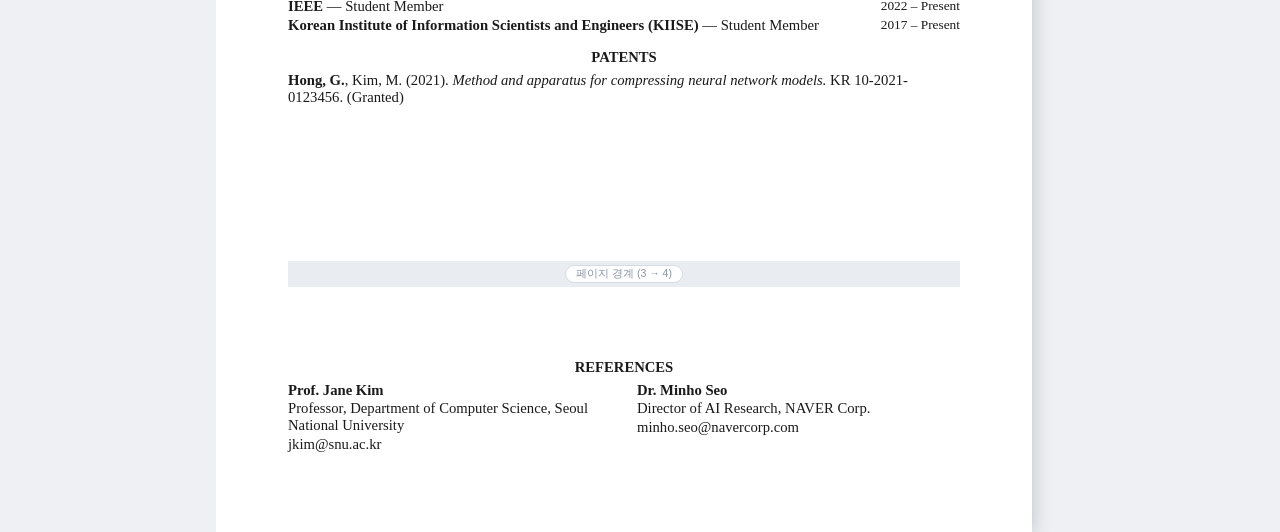
==== commit 9a97b9fa: "Single source of pagination: preview breaks drive print (forced page-break at pg-spacer) and Word (p" ====
--- a/index.html
+++ b/index.html
@@ -5,7 +5,7 @@
   <meta name="viewport" content="width=device-width, initial-scale=1">
   <meta name="robots" content="noindex, nofollow">
   <title>Curriculum Vitae</title>
-  <link rel="stylesheet" href="styles.css?v=27">
+  <link rel="stylesheet" href="styles.css?v=28">
   <link rel="icon" href="data:image/svg+xml,&lt;svg xmlns='http://www.w3.org/2000/svg' viewBox='0 0 100 100'&gt;&lt;text y='.9em' font-size='90'&gt;📄&lt;/text&gt;&lt;/svg&gt;">
 </head>
 <body class="viewer">
@@ -39,8 +39,8 @@
     </div>
   </div>
 
-  <script src="cv-model.js?v=27"></script>
-  <script src="cv-render.js?v=27"></script>
-  <script src="viewer.js?v=27"></script>
+  <script src="cv-model.js?v=28"></script>
+  <script src="cv-render.js?v=28"></script>
+  <script src="viewer.js?v=28"></script>
 </body>
 </html>
--- a/styles.css
+++ b/styles.css
@@ -496,7 +496,9 @@
   background: #fff; border: 1px solid #d6dbe3; border-radius: 999px;
   padding: 1px 10px; white-space: nowrap;
 }
-@media print { .pg-spacer { display: none !important; } }
+/* (인쇄 시 .pg-spacer 처리는 아래 인쇄 블록에서 강제 페이지 나눔으로 사용) */
+/* 새 페이지 맨 위 요소는 위쪽 간격을 갖지 않는다 (인쇄·Word와 동일) */
+.pg-spacer + .cv-sec, .pg-spacer + .entry, .pg-spacer + .cite { margin-top: 0; }
 
 /* ---------- 사진 업로드 UI ---------- */
 .photo-row { display: flex; align-items: center; gap: 10px; margin-bottom: 8px; }
@@ -680,4 +682,10 @@
   .tpl-europass .cv-head { margin: 0 !important; }
   /* 항목이 페이지 경계에서 어중간하게 잘리지 않도록 */
   .entry, .cite, .cv-sec h2 { break-inside: avoid; page-break-inside: avoid; }
-}
+  /* 미리보기 분할기가 정한 지점에서 강제 페이지 나눔 → 인쇄 = 미리보기 (pg-spacer 자체는 숨김) */
+  .pg-spacer { display: block !important; height: 0 !important; margin: 0 !important; padding: 0 !important;
+               background: none !important; break-after: page; page-break-after: always; }
+  .pg-spacer .pg-gaplabel { display: none !important; }
+  /* 강제 나눔 뒤 첫 요소의 상단 여백은 페이지 위 여백으로 대체 */
+  .pg-spacer + .cv-sec, .pg-spacer + .entry, .pg-spacer + .cite { margin-top: 0 !important; }
+}
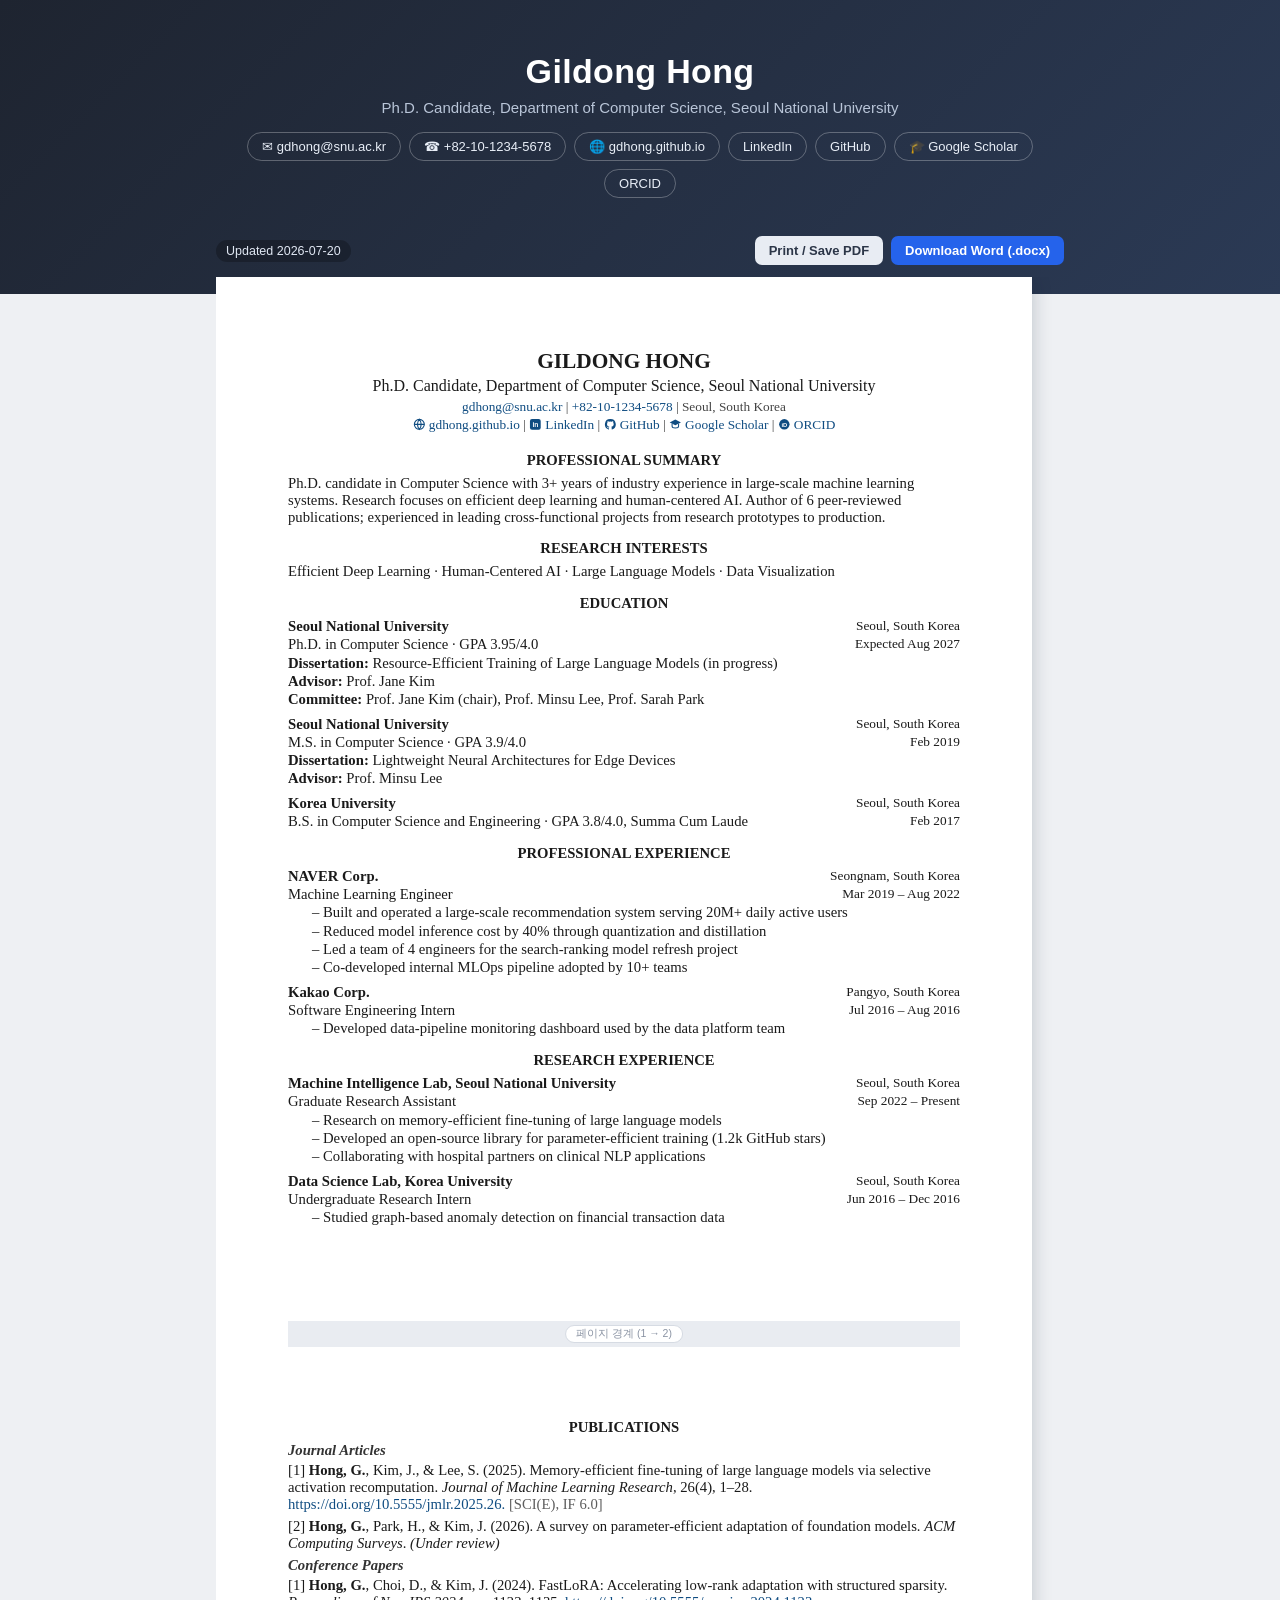
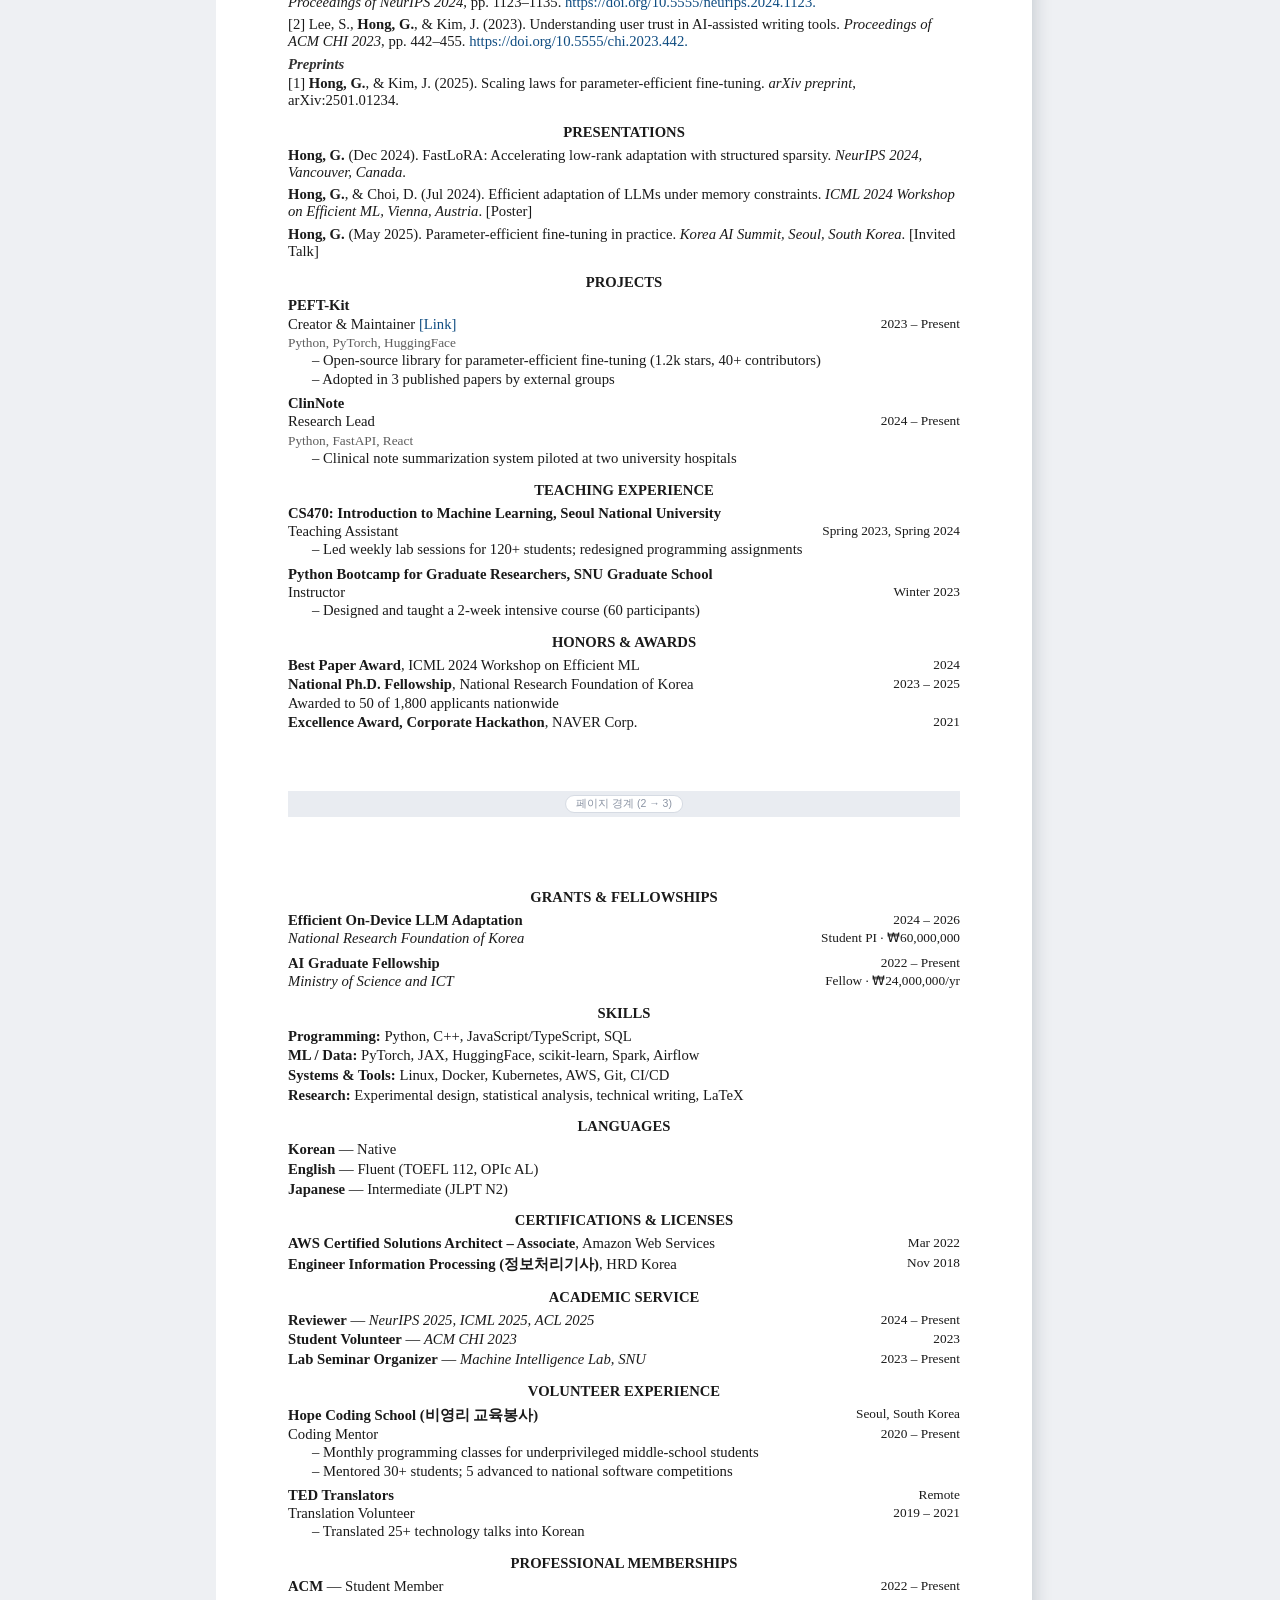
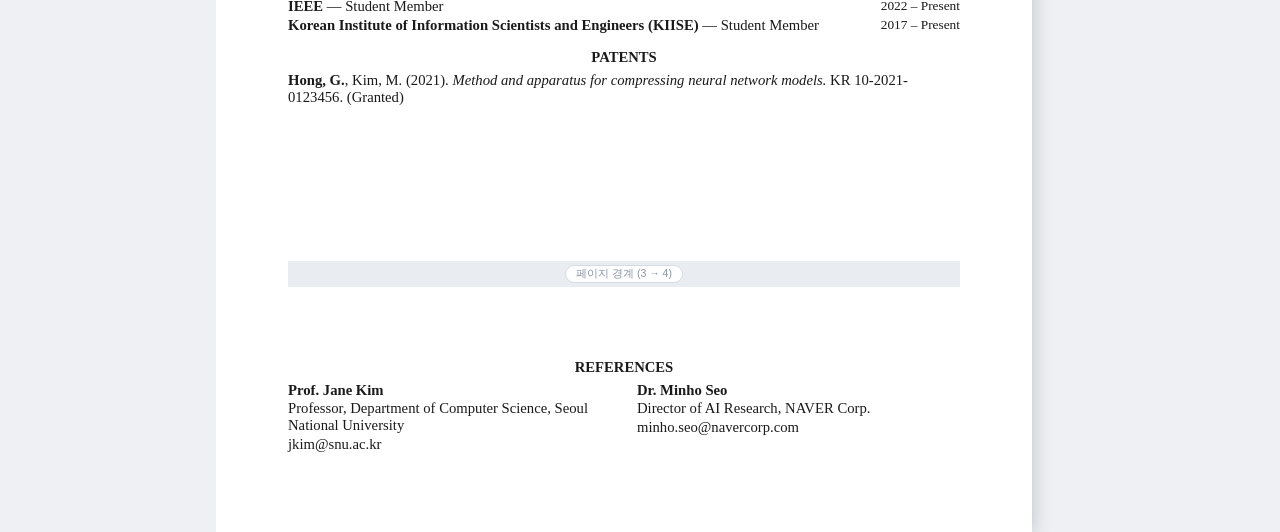
==== commit aeabc0ae: "Print margins independent of browser dialog (page padding printed, @page 0); Word contact icons rast" ====
--- a/index.html
+++ b/index.html
@@ -5,7 +5,7 @@
   <meta name="viewport" content="width=device-width, initial-scale=1">
   <meta name="robots" content="noindex, nofollow">
   <title>Curriculum Vitae</title>
-  <link rel="stylesheet" href="styles.css?v=28">
+  <link rel="stylesheet" href="styles.css?v=30">
   <link rel="icon" href="data:image/svg+xml,&lt;svg xmlns='http://www.w3.org/2000/svg' viewBox='0 0 100 100'&gt;&lt;text y='.9em' font-size='90'&gt;📄&lt;/text&gt;&lt;/svg&gt;">
 </head>
 <body class="viewer">
@@ -39,8 +39,8 @@
     </div>
   </div>
 
-  <script src="cv-model.js?v=28"></script>
-  <script src="cv-render.js?v=28"></script>
-  <script src="viewer.js?v=28"></script>
+  <script src="cv-model.js?v=30"></script>
+  <script src="cv-render.js?v=30"></script>
+  <script src="viewer.js?v=30"></script>
 </body>
 </html>
--- a/styles.css
+++ b/styles.css
@@ -208,7 +208,9 @@
 .cv-photo.framed { border: 2px solid var(--accent); } /* moderncv 공식 액자형 */
 /* 섹션·항목 간격: Word와 동일 값 (변수는 renderCv 주입) */
 .cv-sec { margin-top: var(--sphb, 15px); }
-.cv-head + .cv-sec, .page > .cv-sec:first-child, .col-main > .cv-sec:first-child, .col-side > .cv-sec:first-child { margin-top: calc(var(--sphb, 15px) * .4); }
+/* 헤더 바로 다음 첫 섹션 앞에는 본문 한 줄 높이의 여백 (모든 양식 공통, Word와 동일) */
+.cv-head + .cv-sec { margin-top: calc(var(--fs-base, 16px) * 1.15); }
+.page > .cv-sec:first-child, .col-main > .cv-sec:first-child, .col-side > .cv-sec:first-child { margin-top: calc(var(--sphb, 15px) * .4); }
 .cv-sec h2 { margin: 0 0 var(--spha, 6px); }
 .cv-sub { font-weight: 600; font-style: italic; color: #333; margin: calc(var(--spt, 3px) * 2) 0 var(--spt, 3px); }
 .entry { margin-bottom: var(--spb, 7px); }
@@ -606,7 +608,7 @@
   body.viewer { background: #fff; }
   .viewer-wrap { margin: 0; max-width: none; padding: 0; }
   #v-page-wrap { height: auto !important; overflow: visible; }
-  #v-page-wrap .page { transform: none !important; width: auto; min-height: 0; box-shadow: none; padding: 0; }
+  #v-page-wrap .page { transform: none !important; width: auto; min-height: 0; box-shadow: none; }
 }
 
 /* ---------- 게시 모달 ---------- */
@@ -671,21 +673,30 @@
   body, #main, #preview-pane, #preview-scroll { display: block; height: auto; overflow: visible; background: #fff; }
   #preview-scroll { padding: 0; }
   #page-wrap { height: auto !important; width: auto !important; }
+  /* 여백은 브라우저 인쇄 대화상자 설정과 무관하게 미리보기와 동일하도록:
+   * @page 여백을 0으로 두고 .page의 padding(=미리보기 여백, 템플릿별 mm)을 그대로 인쇄한다.
+   * 페이지 나눔 뒤 이어지는 페이지의 위·아래 여백은 .pg-spacer 앞뒤 요소의 padding으로 만든다. */
   .page {
     transform: none !important; width: auto; min-height: 0;
-    box-shadow: none; margin: 0; padding: 0;
+    box-shadow: none; margin: 0;
+    /* padding: 미리보기 값 유지 (템플릿별 규칙이 그대로 적용됨) */
   }
   /* 용지 크기는 인쇄 시 템플릿에 맞춰 JS(#print-page-style)가 지정 (기본 A4) */
-  @page { size: A4; margin: 18mm 17mm; }
+  @page { size: A4; margin: 0; }
   /* 템플릿별 인쇄 보정: Cascade 빈 페이지 방지, Europass 밴드 여백 침범 방지 */
   .tpl-cascade .cols { min-height: 0 !important; }
   .tpl-europass .cv-head { margin: 0 !important; }
   /* 항목이 페이지 경계에서 어중간하게 잘리지 않도록 */
   .entry, .cite, .cv-sec h2 { break-inside: avoid; page-break-inside: avoid; }
-  /* 미리보기 분할기가 정한 지점에서 강제 페이지 나눔 → 인쇄 = 미리보기 (pg-spacer 자체는 숨김) */
+  /* 미리보기 분할기가 정한 지점에서 강제 페이지 나눔 → 인쇄 = 미리보기.
+   * pg-spacer는 높이 0으로 두고, 그 뒤 첫 요소에 새 페이지의 위 여백(=페이지 padding-top)을 준다. */
   .pg-spacer { display: block !important; height: 0 !important; margin: 0 !important; padding: 0 !important;
                background: none !important; break-after: page; page-break-after: always; }
   .pg-spacer .pg-gaplabel { display: none !important; }
-  /* 강제 나눔 뒤 첫 요소의 상단 여백은 페이지 위 여백으로 대체 */
-  .pg-spacer + .cv-sec, .pg-spacer + .entry, .pg-spacer + .cite { margin-top: 0 !important; }
-}
+  .pg-spacer + .cv-sec, .pg-spacer + .entry, .pg-spacer + .cite {
+    margin-top: 0 !important; padding-top: var(--page-pad-top, 76px);
+  }
+  /* 강제 나눔 직전 요소의 하단 여백이 페이지를 넘겨 빈 페이지가 생기지 않도록 */
+  :has(+ .pg-spacer) { margin-bottom: 0 !important; padding-bottom: 0 !important; }
+  .cv-sec:has(> .pg-spacer:last-child), .cv-sec:has(+ .pg-spacer) { margin-bottom: 0 !important; }
+}
